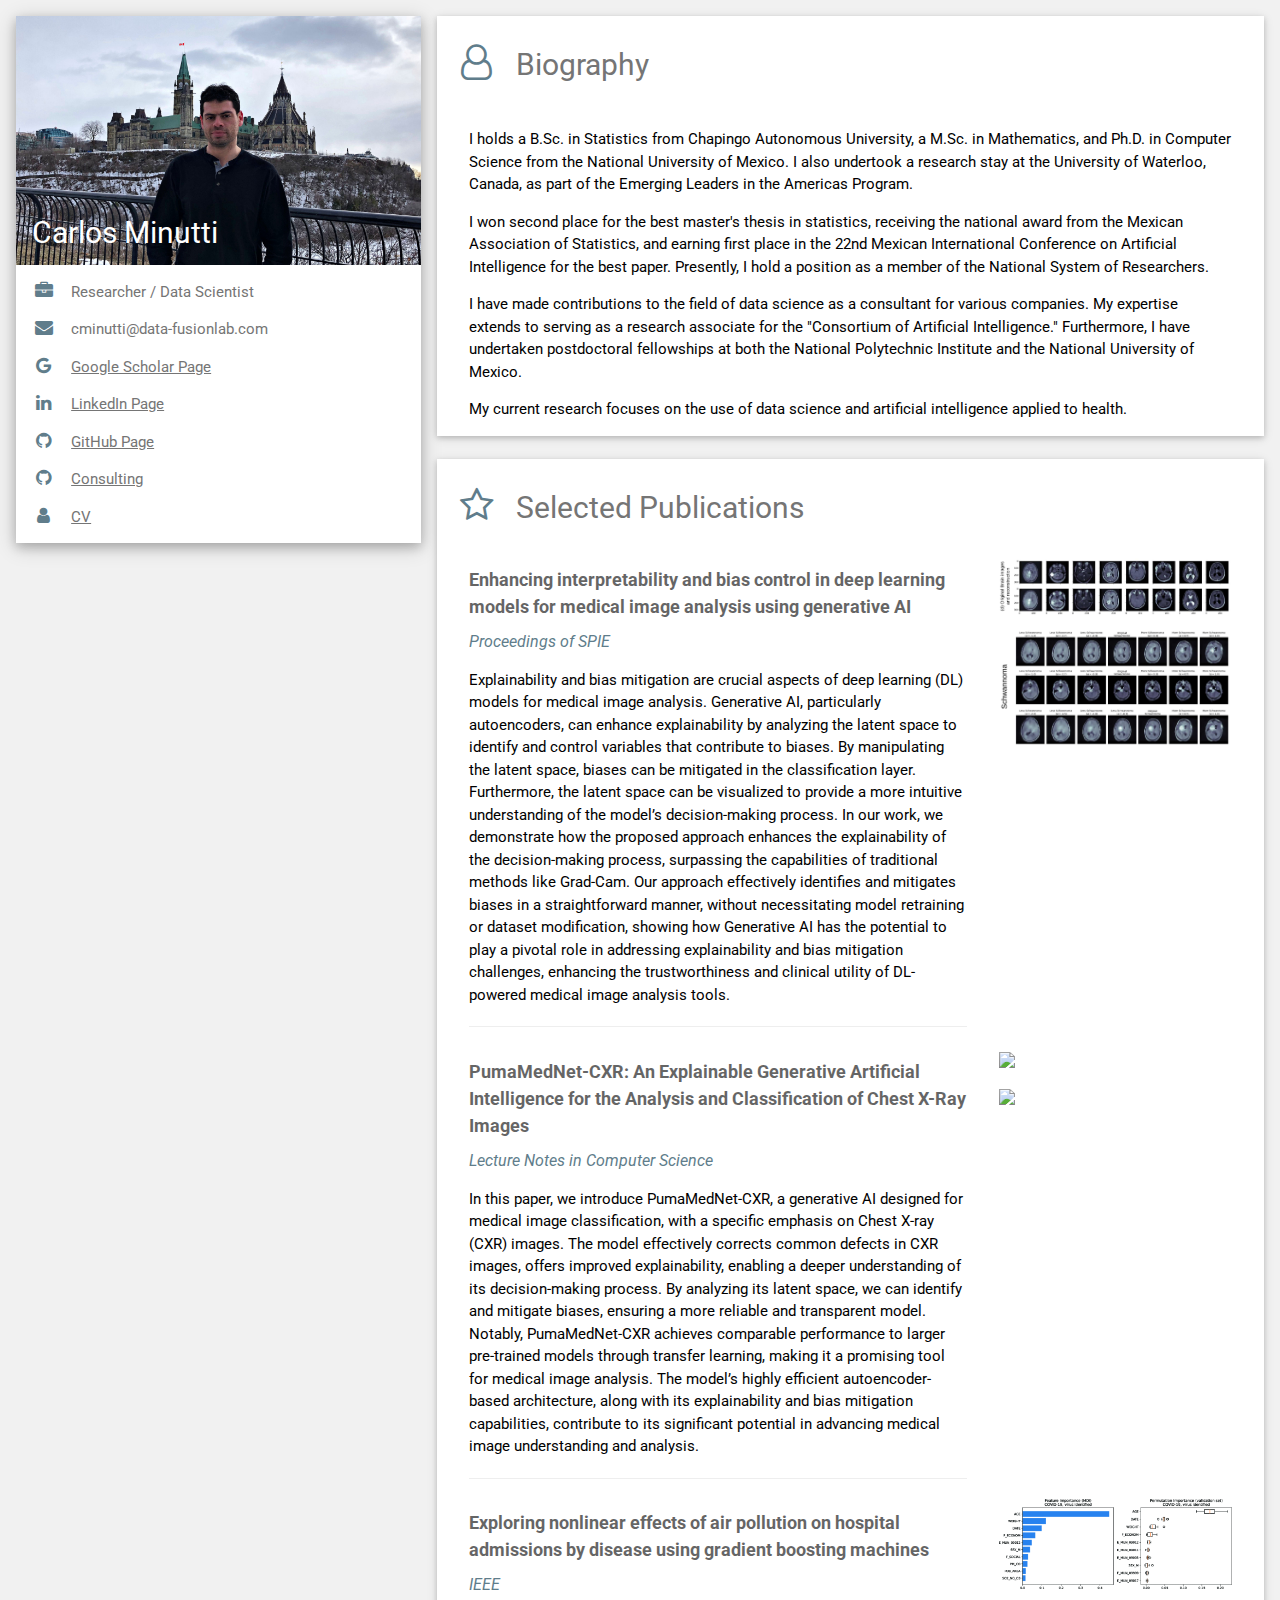
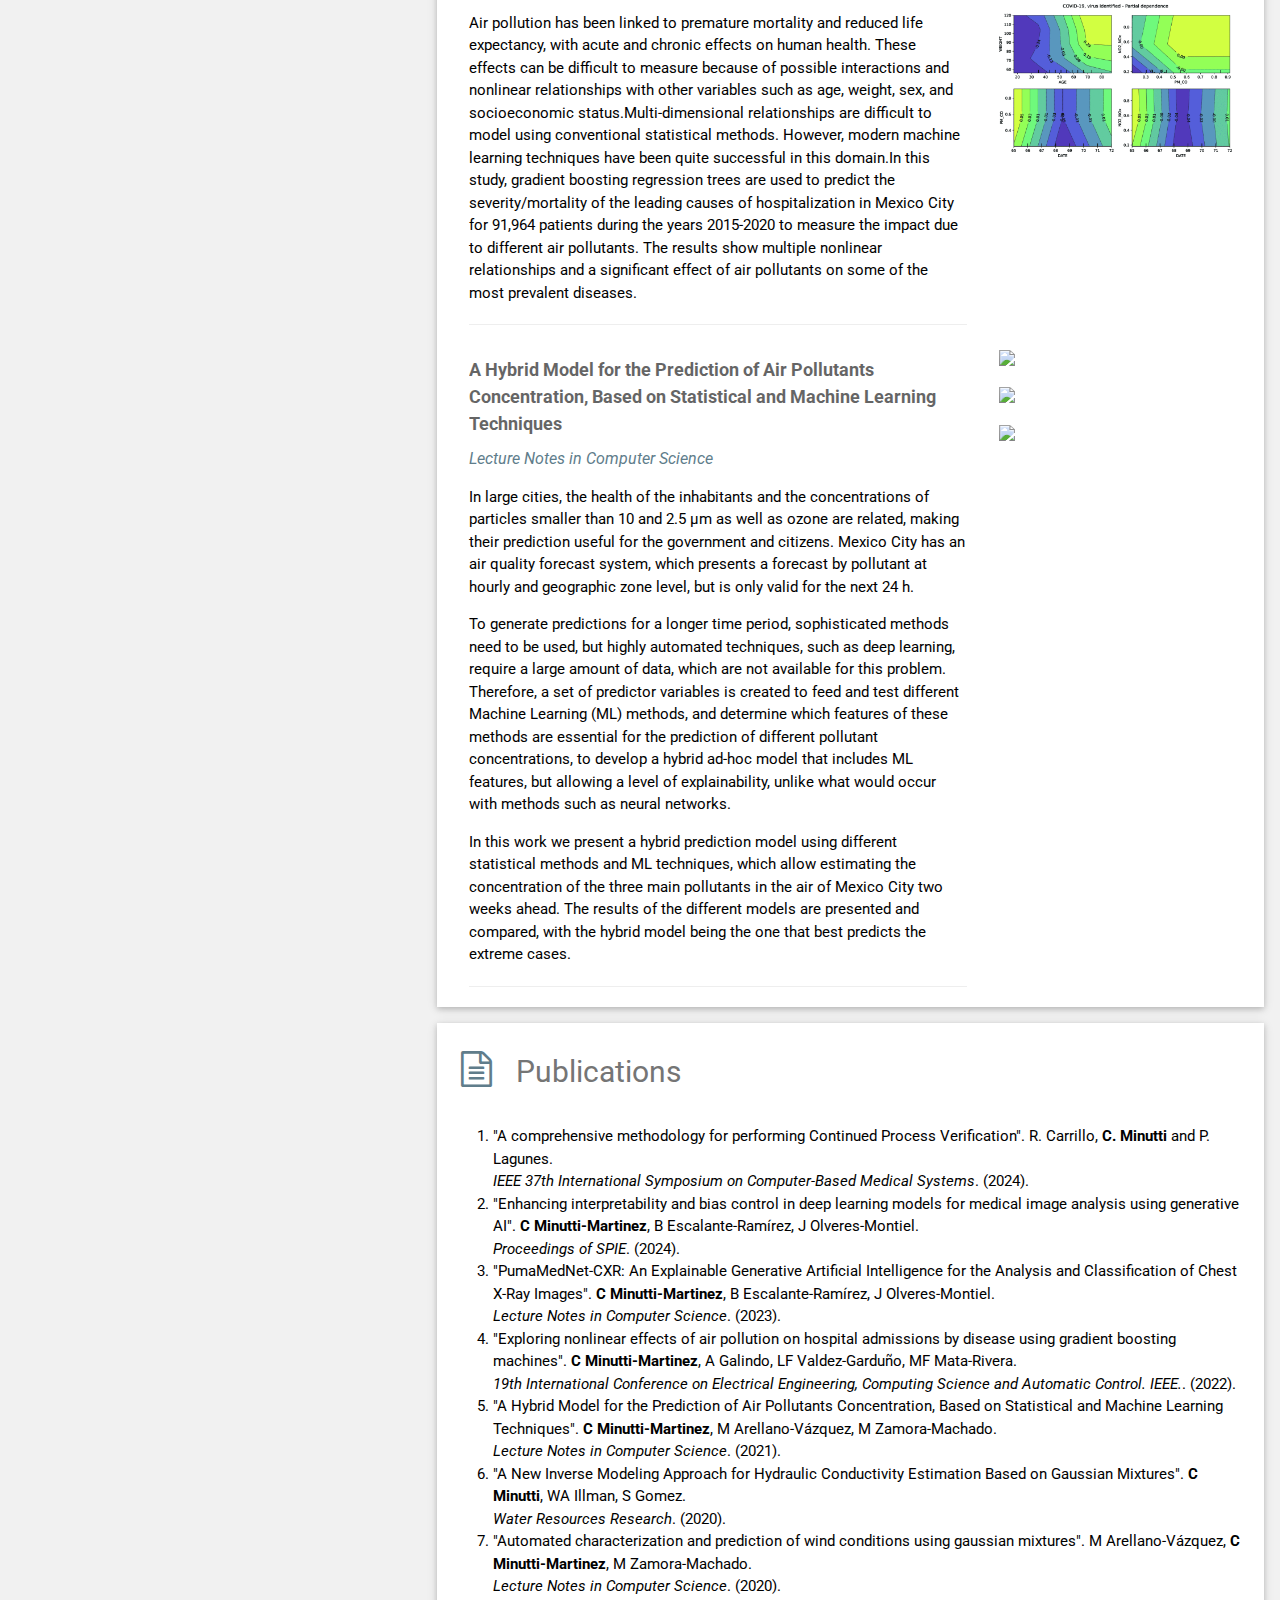
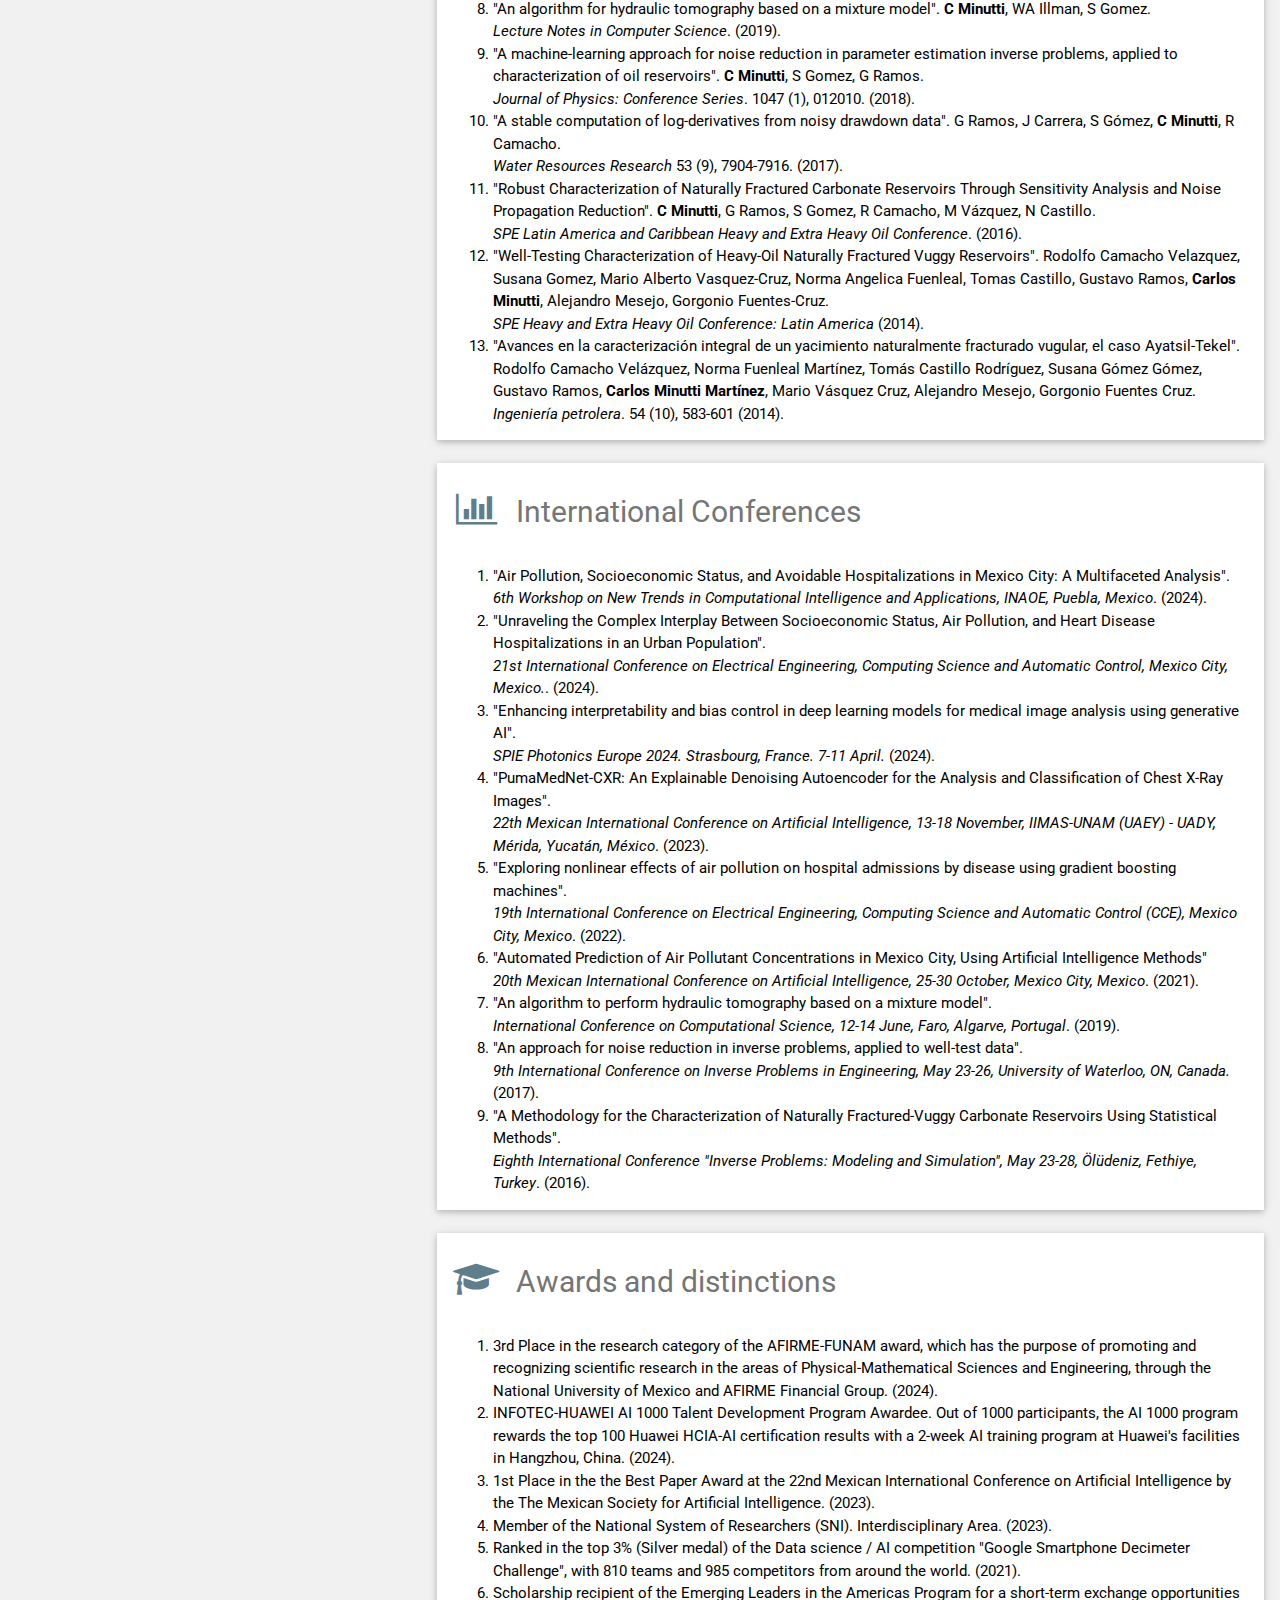
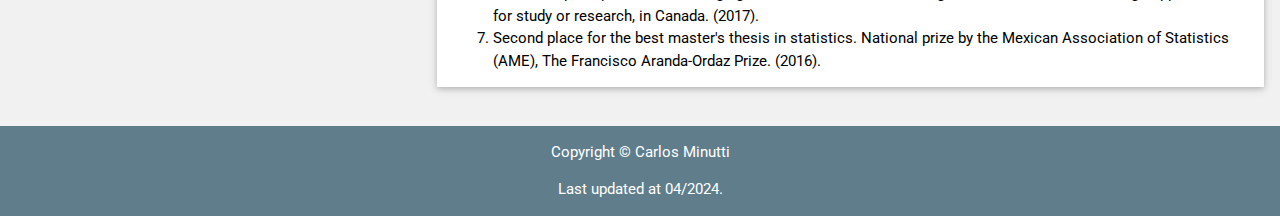
==== index.html @ 542e836d "Update index.html" ====
<!DOCTYPE html>
<html>
  <head>
    <title>Carlos Minutti's Personal Page</title>
    <meta charset="UTF-8">
    <meta name="viewport" content="width=device-width, initial-scale=1">
    <link rel="stylesheet" href="https://www.w3schools.com/w3css/4/w3.css">
    <link rel='stylesheet' href='https://fonts.googleapis.com/css?family=Roboto'>
    <link rel="stylesheet" href="https://cdnjs.cloudflare.com/ajax/libs/font-awesome/4.7.0/css/font-awesome.min.css">
    <style>
    html,body,h1,h2,h3,h4,h5,h6 {font-family: "Roboto", sans-serif}
    </style>
  </head>
<body class="w3-light-grey">

<!-- Page Container -->
<div class="w3-content w3-margin-top" style="max-width:1400px;">

  <!-- The Grid -->
  <div class="w3-row-padding">
  
    <!-- Left Column -->
    <div class="w3-third">
    
      <div class="w3-white w3-text-grey w3-card-4">
        <div class="w3-display-container">
          <img src="files/profile.jpg" style="width:100%" alt="Avatar">
          <div class="w3-display-bottomleft w3-container w3-text-white">
            <h2>Carlos Minutti</h2>
          </div>
        </div>
        <div class="w3-container">
          <p><i class="fa fa-briefcase fa-fw w3-margin-right w3-large w3-text-blue-grey"></i>Researcher / Data Scientist</p>
          <p><i class="fa fa-envelope fa-fw w3-margin-right w3-large w3-text-blue-grey"></i>cminutti@data-fusionlab.com</p>
          <p><i class="fa fa-brand fa-google fa-fw w3-margin-right w3-large w3-text-blue-grey"></i><a href="https://scholar.google.com/citations?user=wPweiiEAAAAJ">Google Scholar Page</a></p>
          <p><i class="fa fa-brand fa-linkedin fa-fw w3-margin-right w3-large w3-text-blue-grey"></i><a href="https://www.linkedin.com/in/carlos-minutti/">LinkedIn Page</a></p>
          <p><i class="fa fa-brand fa-github fa-fw w3-margin-right w3-large w3-text-blue-grey"></i><a href="https://github.com/cminuttim">GitHub Page</a></p>
          <p><i class="fa fa-brand fa-github fa-fw w3-margin-right w3-large w3-text-blue-grey"></i><a href="https://data-fusionlab.com">Consulting</a></p>
          <p><i class="fa fa-solid fa-user fa-fw w3-margin-right w3-large w3-text-blue-grey"></i><a href='files/cv-minutti.pdf'>CV</a>
        </div>
      </div><br>

    <!-- End Left Column -->
    </div>

    <!-- Right Column -->
    <div class="w3-twothird">
      
      <div class="w3-container w3-card w3-white">
        <h2 class="w3-text-grey w3-padding-16"><i class="fa fa-user-o fa-fw w3-margin-right w3-xxlarge w3-text-blue-grey"></i>Biography</h2>
        <div class="w3-container">
          <p>I holds a B.Sc. in Statistics from Chapingo Autonomous University, a M.Sc. in Mathematics, and Ph.D. in Computer Science from the National University of Mexico. I also undertook a research stay at the University of Waterloo, Canada, as part of the Emerging Leaders in the Americas Program.</p>
          <p></p>I won second place for the best master's thesis in statistics, receiving the national award from the Mexican Association of Statistics, and earning first place in the 22nd Mexican International Conference on Artificial Intelligence for the best paper. Presently, I hold a position as a member of the National System of Researchers.</p>
		  <p>I have made contributions to the field of data science as a consultant for various companies. My expertise extends to serving as a research associate for the "Consortium of Artificial Intelligence." Furthermore, I have undertaken postdoctoral fellowships at both the National Polytechnic Institute and the National University of Mexico.</p>
          <p>My current research focuses on the use of data science and artificial intelligence applied to health.</p>
        </div>

      </div>
      <br>

      <div class="w3-container w3-card w3-white w3-margin-bottom">
        <h2 class="w3-text-grey w3-padding-16"><i class="fa fa-star-o fa-fw w3-margin-right w3-xxlarge w3-text-blue-grey"></i>Selected Publications</h2>
        
        <div class="w3-twothird w3-container">
          <h5 class="w3-opacity"><b>Enhancing interpretability and bias control in deep learning models for medical image analysis using generative AI</b></h5>
          <h6 class="w3-text-blue-grey"><em>Proceedings of SPIE</em></h6>
          <p>Explainability and bias mitigation are crucial aspects of deep learning (DL) models for medical image analysis. Generative AI, particularly autoencoders, can enhance explainability by analyzing the latent space to identify and control variables that contribute to biases. By manipulating the latent space, biases can be mitigated in the classification layer. Furthermore, the latent space can be visualized to provide a more intuitive understanding of the model’s decision-making process. In our work, we demonstrate how the proposed approach enhances the explainability of the decision-making process, surpassing the capabilities of traditional methods like Grad-Cam. Our approach effectively identifies and mitigates biases in a straightforward manner, without necessitating model retraining or dataset modification, showing how Generative AI has the potential to play a pivotal role in addressing explainability and bias mitigation challenges, enhancing the trustworthiness and clinical utility of DL-powered medical image analysis tools.</p>
          <hr>
        </div>
        <div class="w3-third w3-container">
          <a href="https://doi.org/10.1117/12.3022263"><img src="files/brain_vae_1.png" style="width:100%"></a>
          <p>
          <a href="https://doi.org/10.1117/12.3022263"><img src="files/brain_vae_2.png" style="width:100%"></a>
        </div>
	
	<div class="w3-twothird w3-container">
          <h5 class="w3-opacity"><b>PumaMedNet-CXR: An Explainable Generative Artificial Intelligence for the Analysis and Classification of Chest X-Ray Images</b></h5>
          <h6 class="w3-text-blue-grey"><em>Lecture Notes in Computer Science</em></h6>
          <p>In this paper, we introduce PumaMedNet-CXR, a generative AI designed for medical image classification, with a specific emphasis on Chest X-ray (CXR) images. The model effectively corrects common defects in CXR images, offers improved explainability, enabling a deeper understanding of its decision-making process. By analyzing its latent space, we can identify and mitigate biases, ensuring a more reliable and transparent model. Notably, PumaMedNet-CXR achieves comparable performance to larger pre-trained models through transfer learning, making it a promising tool for medical image analysis. The model’s highly efficient autoencoder-based architecture, along with its explainability and bias mitigation capabilities, contribute to its significant potential in advancing medical image understanding and analysis.</p>
          <hr>
        </div>
        <div class="w3-third w3-container">
          <a href="https://link.springer.com/chapter/10.1007/978-3-031-47640-2_18"><img src="https://media.springernature.com/full/springer-static/image/chp%3A10.1007%2F978-3-031-47640-2_18/MediaObjects/556477_1_En_18_Fig1_HTML.png" style="width:100%"></a>
          <p>
          <a href="https://link.springer.com/chapter/10.1007/978-3-031-47640-2_18"><img src="https://media.springernature.com/full/springer-static/image/chp%3A10.1007%2F978-3-031-47640-2_18/MediaObjects/556477_1_En_18_Fig6_HTML.png" style="width:100%"></a>
        </div>

        <div class="w3-twothird w3-container">
          <h5 class="w3-opacity"><b>Exploring nonlinear effects of air pollution on hospital admissions by disease using gradient boosting machines</b></h5>
          <h6 class="w3-text-blue-grey"><em>IEEE</em> </h6>
          <p>Air pollution has been linked to premature mortality and reduced life expectancy, with acute and chronic effects on human health. These effects can be difficult to measure because of possible interactions and nonlinear relationships with other variables such as age, weight, sex, and socioeconomic status.Multi-dimensional relationships are difficult to model using conventional statistical methods. However, modern machine learning techniques have been quite successful in this domain.In this study, gradient boosting regression trees are used to predict the severity/mortality of the leading causes of hospitalization in Mexico City for 91,964 patients during the years 2015-2020 to measure the impact due to different air pollutants. The results show multiple nonlinear relationships and a significant effect of air pollutants on some of the most prevalent diseases.</p>
          <hr>
        </div>
        <div class="w3-third w3-container">
          <a href="https://doi.org/10.1109/CCE56709.2022.9976027"><img src="files/minut4-p6-minut-large.gif" style="width:100%"></a>
          <p>
          <a href="https://doi.org/10.1109/CCE56709.2022.9976027"><img src="files/minut5-p6-minut-large.gif" style="width:100%"></a>
        </div>

        <div class="w3-twothird w3-container">
          <h5 class="w3-opacity"><b>A Hybrid Model for the Prediction of Air Pollutants Concentration, Based on Statistical and Machine Learning Techniques</b></h5>
          <h6 class="w3-text-blue-grey"><em>Lecture Notes in Computer Science</em> </h6>
          <p>In large cities, the health of the inhabitants and the concentrations of particles smaller than 10 and 2.5 μm as well as ozone are related, making their prediction useful for the government and citizens. Mexico City has an air quality forecast system, which presents a forecast by pollutant at hourly and geographic zone level, but is only valid for the next 24 h.</p>
          <p>To generate predictions for a longer time period, sophisticated methods need to be used, but highly automated techniques, such as deep learning, require a large amount of data, which are not available for this problem. Therefore, a set of predictor variables is created to feed and test different Machine Learning (ML) methods, and determine which features of these methods are essential for the prediction of different pollutant concentrations, to develop a hybrid ad-hoc model that includes ML features, but allowing a level of explainability, unlike what would occur with methods such as neural networks.</p>
          <p>In this work we present a hybrid prediction model using different statistical methods and ML techniques, which allow estimating the concentration of the three main pollutants in the air of Mexico City two weeks ahead. The results of the different models are presented and compared, with the hybrid model being the one that best predicts the extreme cases.</p>
          <hr>
        </div>
        <div class="w3-third w3-container">
          <a href="https://link.springer.com/chapter/10.1007/978-3-030-89820-5_21"><img src="https://media.springernature.com/full/springer-static/image/chp%3A10.1007%2F978-3-030-89820-5_21/MediaObjects/523088_1_En_21_Fig5_HTML.png?as=webp" style="width:100%"></a>
          <p>
          <a href="https://link.springer.com/chapter/10.1007/978-3-030-89820-5_21"><img src="https://media.springernature.com/full/springer-static/image/chp%3A10.1007%2F978-3-030-89820-5_21/MediaObjects/523088_1_En_21_Fig1_HTML.png" style="width:100%"></a>
          <p>
          <a href="https://link.springer.com/chapter/10.1007/978-3-030-89820-5_21"><img src="https://media.springernature.com/full/springer-static/image/chp%3A10.1007%2F978-3-030-89820-5_21/MediaObjects/523088_1_En_21_Fig3_HTML.png?as=webp" style="width:100%"></a>
        </div>
      </div>
        

      <div class="w3-container w3-card w3-white">
        <h2 class="w3-text-grey w3-padding-16"><i class="fa fa-file-text-o fa-fw w3-margin-right w3-xxlarge w3-text-blue-grey"></i>Publications</h2>
        <ol>
          <li>
			"A comprehensive methodology for performing Continued Process Verification". R. Carrillo, <b>C. Minutti</b> and P. Lagunes. <br><i>IEEE 37th International Symposium on Computer-Based Medical Systems</i>. (2024).
          </li>		
	  <li>
			"Enhancing interpretability and bias control in deep learning models for medical image analysis using generative AI". <b>C Minutti-Martinez</b>, B Escalante-Ramírez, J Olveres-Montiel. <br><i>Proceedings of SPIE</i>. (2024).
          </li>		
          <li>
			"PumaMedNet-CXR: An Explainable Generative Artificial Intelligence for the Analysis and Classification of Chest X-Ray Images". <b>C Minutti-Martinez</b>, B Escalante-Ramírez, J Olveres-Montiel. <br><i>Lecture Notes in Computer Science</i>. (2023).
          </li>
          <li>
			"Exploring nonlinear effects of air pollution on hospital admissions by disease using gradient boosting machines". <b>C Minutti-Martinez</b>, A Galindo, LF Valdez-Garduño, MF Mata-Rivera. <br><i>19th International Conference on Electrical Engineering, Computing Science and Automatic Control. IEEE.</i>. (2022).
          </li>
          <li>
			"A Hybrid Model for the Prediction of Air Pollutants Concentration, Based on Statistical and Machine Learning Techniques". <b>C Minutti-Martinez</b>, M Arellano-Vázquez, M Zamora-Machado. <br><i>Lecture Notes in Computer Science</i>. (2021).
          </li>
          <li>
			"A New Inverse Modeling Approach for Hydraulic Conductivity Estimation Based on Gaussian Mixtures". <b>C Minutti</b>, WA Illman, S Gomez. <br><i>Water Resources Research</i>. (2020).
          </li>
          <li>
			"Automated characterization and prediction of wind conditions using gaussian mixtures". M Arellano-Vázquez, <b>C Minutti-Martinez</b>, M Zamora-Machado. <br><i>Lecture Notes in Computer Science</i>. (2020).
          </li>
          <li>
			"An algorithm for hydraulic tomography based on a mixture model". <b>C Minutti</b>, WA Illman, S Gomez. <br><i>Lecture Notes in Computer Science</i>. (2019).
          </li>
          <li>
			"A machine-learning approach for noise reduction in parameter estimation inverse problems, applied to characterization of oil reservoirs". <b>C Minutti</b>, S Gomez, G Ramos. <br><i>Journal of Physics: Conference Series</i>. 1047 (1), 012010. (2018).
          </li>
          <li>
			"A stable computation of log‐derivatives from noisy drawdown data". G Ramos, J Carrera, S Gómez, <b>C Minutti</b>, R Camacho. <br><i>Water Resources Research</i> 53 (9), 7904-7916. (2017).
          </li>
          <li>
			"Robust Characterization of Naturally Fractured Carbonate Reservoirs Through Sensitivity Analysis and Noise Propagation Reduction". <b>C Minutti</b>, G Ramos, S Gomez, R Camacho, M Vázquez, N Castillo.  <br><i>SPE Latin America and Caribbean Heavy and Extra Heavy Oil Conference</i>. (2016).
          </li>
          <li>
            "Well-Testing Characterization of Heavy-Oil Naturally Fractured Vuggy Reservoirs". Rodolfo Camacho Velazquez, Susana Gomez, Mario Alberto Vasquez-Cruz, Norma Angelica Fuenleal, Tomas Castillo, Gustavo Ramos, <b>Carlos Minutti</b>, Alejandro Mesejo, Gorgonio Fuentes-Cruz.  <br><i>SPE Heavy and Extra Heavy Oil Conference: Latin America</i> (2014).
          </li>
          <li>
            "Avances en la caracterización integral de un yacimiento naturalmente fracturado vugular, el caso Ayatsil-Tekel". Rodolfo Camacho Velázquez, Norma Fuenleal Martínez, Tomás Castillo Rodríguez, Susana Gómez Gómez, Gustavo Ramos, <b>Carlos Minutti Martínez</b>, Mario Vásquez Cruz, Alejandro Mesejo, Gorgonio Fuentes Cruz. <br><i>Ingeniería petrolera</i>. 54 (10), 583-601 (2014).
          </li>
        </ol>
      </div>
      <br>

      <div class="w3-container w3-card w3-white">
        <h2 class="w3-text-grey w3-padding-16"><i class="fa fa-bar-chart-o fa-fw w3-margin-right w3-xxlarge w3-text-blue-grey"></i>International Conferences</h2>
        <ol>
          <li>
            "Air Pollution, Socioeconomic Status, and Avoidable Hospitalizations in Mexico City: A Multifaceted Analysis". <br><i>6th Workshop on New Trends in Computational Intelligence and Applications, INAOE, Puebla, Mexico</i>. (2024).
          </li>		
          <li>
            "Unraveling the Complex Interplay Between Socioeconomic Status, Air Pollution, and Heart Disease Hospitalizations in an Urban Population". <br><i>21st International Conference on Electrical Engineering, Computing Science and Automatic Control, Mexico City, Mexico.</i>. (2024).
          </li>
          <li>
            "Enhancing interpretability and bias control in deep learning models for medical image analysis using generative AI". <br><i>SPIE Photonics Europe 2024. Strasbourg, France. 7-11 April.</i> (2024).
          </li>
          <li>
			  "PumaMedNet‐CXR: An Explainable Denoising Autoencoder for the Analysis and Classification of Chest X‐Ray Images". <br><i>22th Mexican International Conference on Artificial Intelligence, 13-18 November, IIMAS-UNAM (UAEY) - UADY, Mérida, Yucatán, México</i>. (2023).
          </li>
          <li>
			  "Exploring nonlinear effects of air pollution on hospital admissions by disease using gradient boosting machines". <br><i>19th International Conference on Electrical Engineering, Computing Science and Automatic Control (CCE), Mexico City, Mexico</i>. (2022).
          </li>
          <li>
			  "Automated Prediction of Air Pollutant Concentrations in Mexico City, Using Artificial Intelligence Methods" <br><i>20th Mexican International Conference on Artificial Intelligence, 25-30 October, Mexico City, Mexico</i>. (2021).
          </li>
          <li>
			  "An algorithm to perform hydraulic tomography based on a mixture model". <br><i>International Conference on Computational Science, 12-14 June, Faro, Algarve, Portugal</i>. (2019).
          </li>
          <li>
			  "An approach for noise reduction in inverse problems, applied to well-test data". <br><i>9th International Conference on Inverse Problems in Engineering, May 23-26, University of Waterloo, ON, Canada.</i> (2017).
          </li>
          <li>
			  "A Methodology for the Characterization of Naturally Fractured-Vuggy Carbonate Reservoirs Using Statistical Methods". <br><i>Eighth International Conference "Inverse Problems: Modeling and Simulation", May 23-28, Ölüdeniz, Fethiye, Turkey</i>. (2016).
          </li>
        </ol>
      </div>
      <br>
      
      <div class="w3-container w3-card w3-white">
        <h2 class="w3-text-grey w3-padding-16"><i class="fa fa-graduation-cap fa-fw w3-margin-right w3-xxlarge w3-text-blue-grey"></i>Awards and distinctions</h2>
        <ol>
          <li>
           3rd Place in the research category of the AFIRME-FUNAM award, which has the purpose of promoting and recognizing scientific research in the areas of Physical-Mathematical Sciences and Engineering, through the National University of Mexico and AFIRME Financial Group. (2024).
          </li>
          <li>
           INFOTEC-HUAWEI AI 1000 Talent Development Program Awardee. Out of 1000 participants, the AI 1000 program rewards the top 100 Huawei HCIA-AI certification results with a 2-week AI training program at Huawei's facilities in Hangzhou, China. (2024).
          </li>
	  <li>
            1st Place in the the Best Paper Award at the 22nd Mexican International Conference on Artificial Intelligence by the The Mexican Society for Artificial Intelligence. (2023).
          </li>
          <li>
			  Member of the National System of Researchers (SNI). Interdisciplinary Area. (2023).
          </li>
          <li>
			  Ranked in the top 3% (Silver medal) of the Data science / AI competition "Google Smartphone Decimeter Challenge", with 810 teams and 985 competitors from around the world. (2021).
          </li>
          <li>
			  Scholarship recipient of the Emerging Leaders in the Americas Program for a short-term exchange opportunities for study or research, in Canada. (2017).
          </li>
          <li>
			  Second place for the best master's thesis in statistics. National prize by the Mexican Association of Statistics (AME), The Francisco Aranda-Ordaz Prize. (2016).
          </li>
        </ol>
      </div>
      <br>
      
    <!-- End Right Column -->
    </div>
    
  <!-- End Grid -->
  </div>
  
  <!-- End Page Container -->
</div>

<!-- Footer. This section contains an ad for W3Schools Spaces. You can leave it to support us. -->
<footer class="w3-container w3-blue-gray w3-center w3-margin-top">
  <p>Copyright © Carlos Minutti</p>
  <p>Last updated at 04/2024.</p>
 </footer>

</body>
</html>
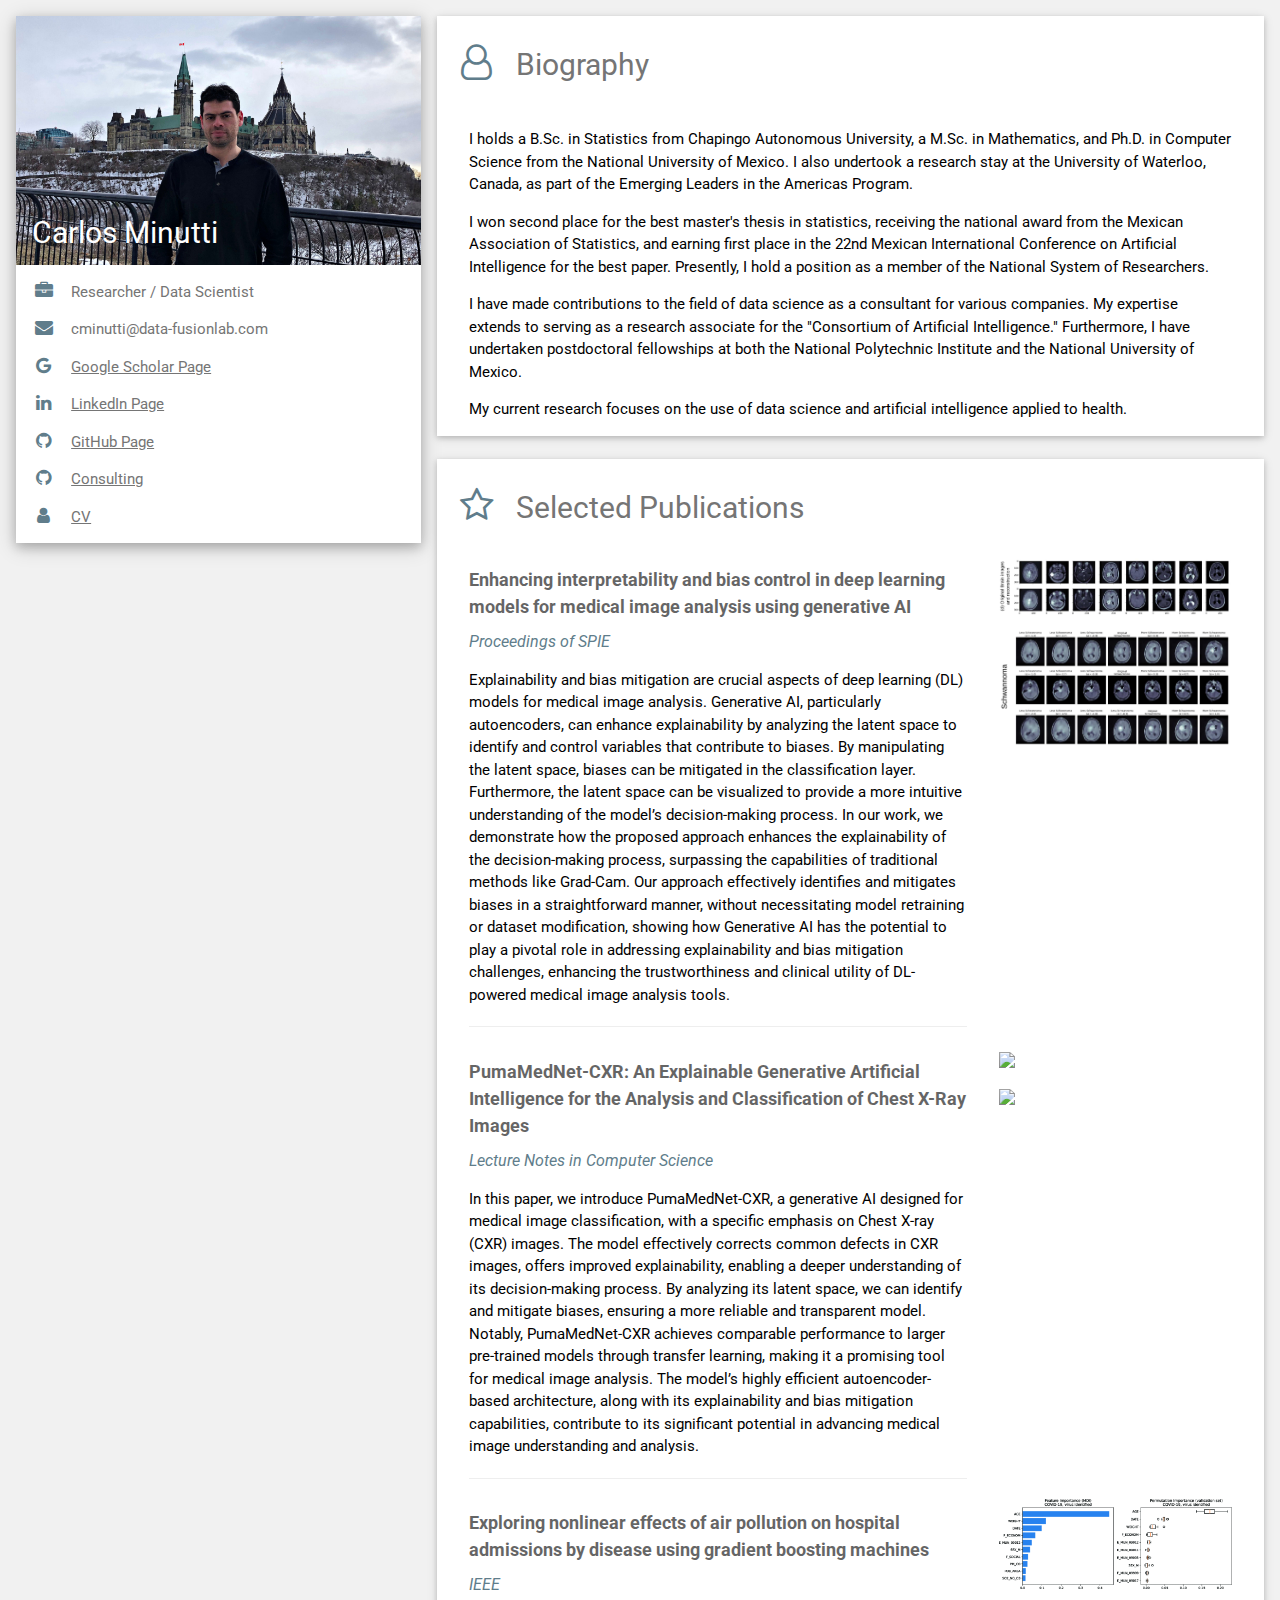
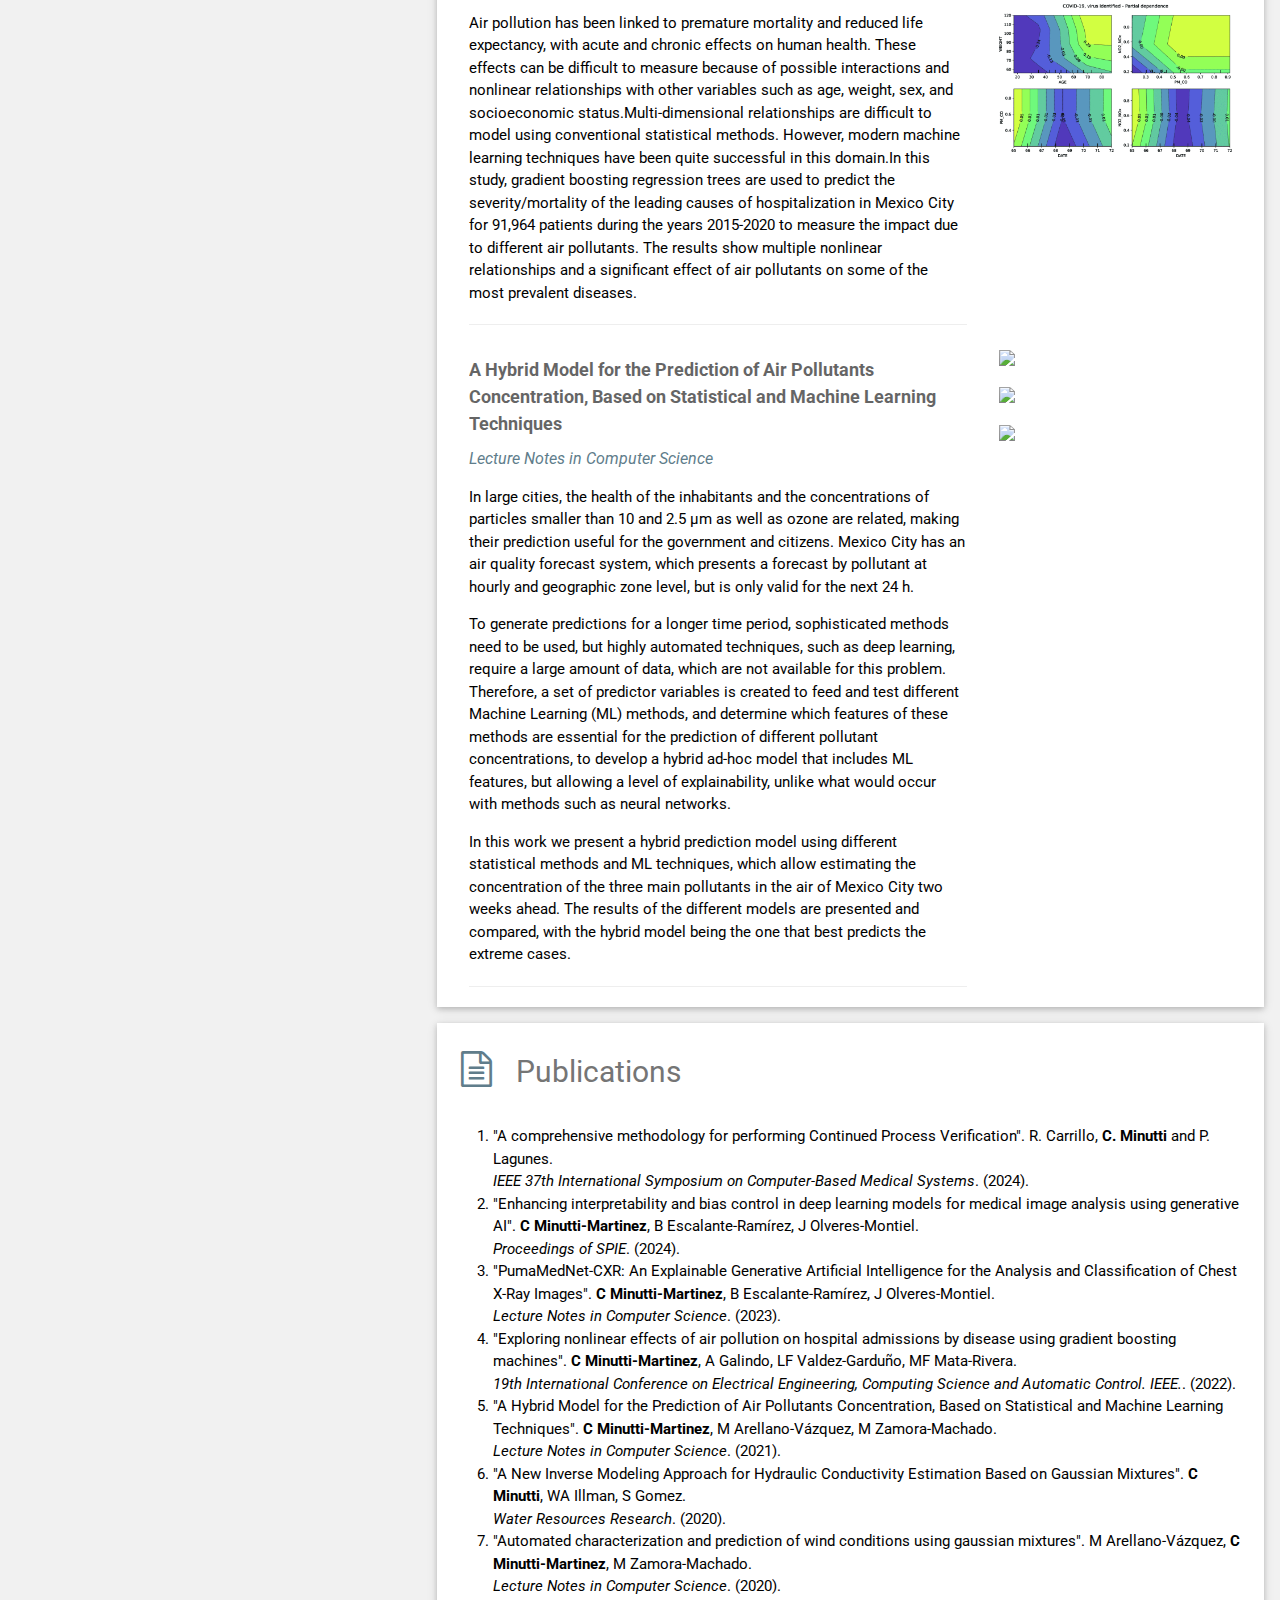
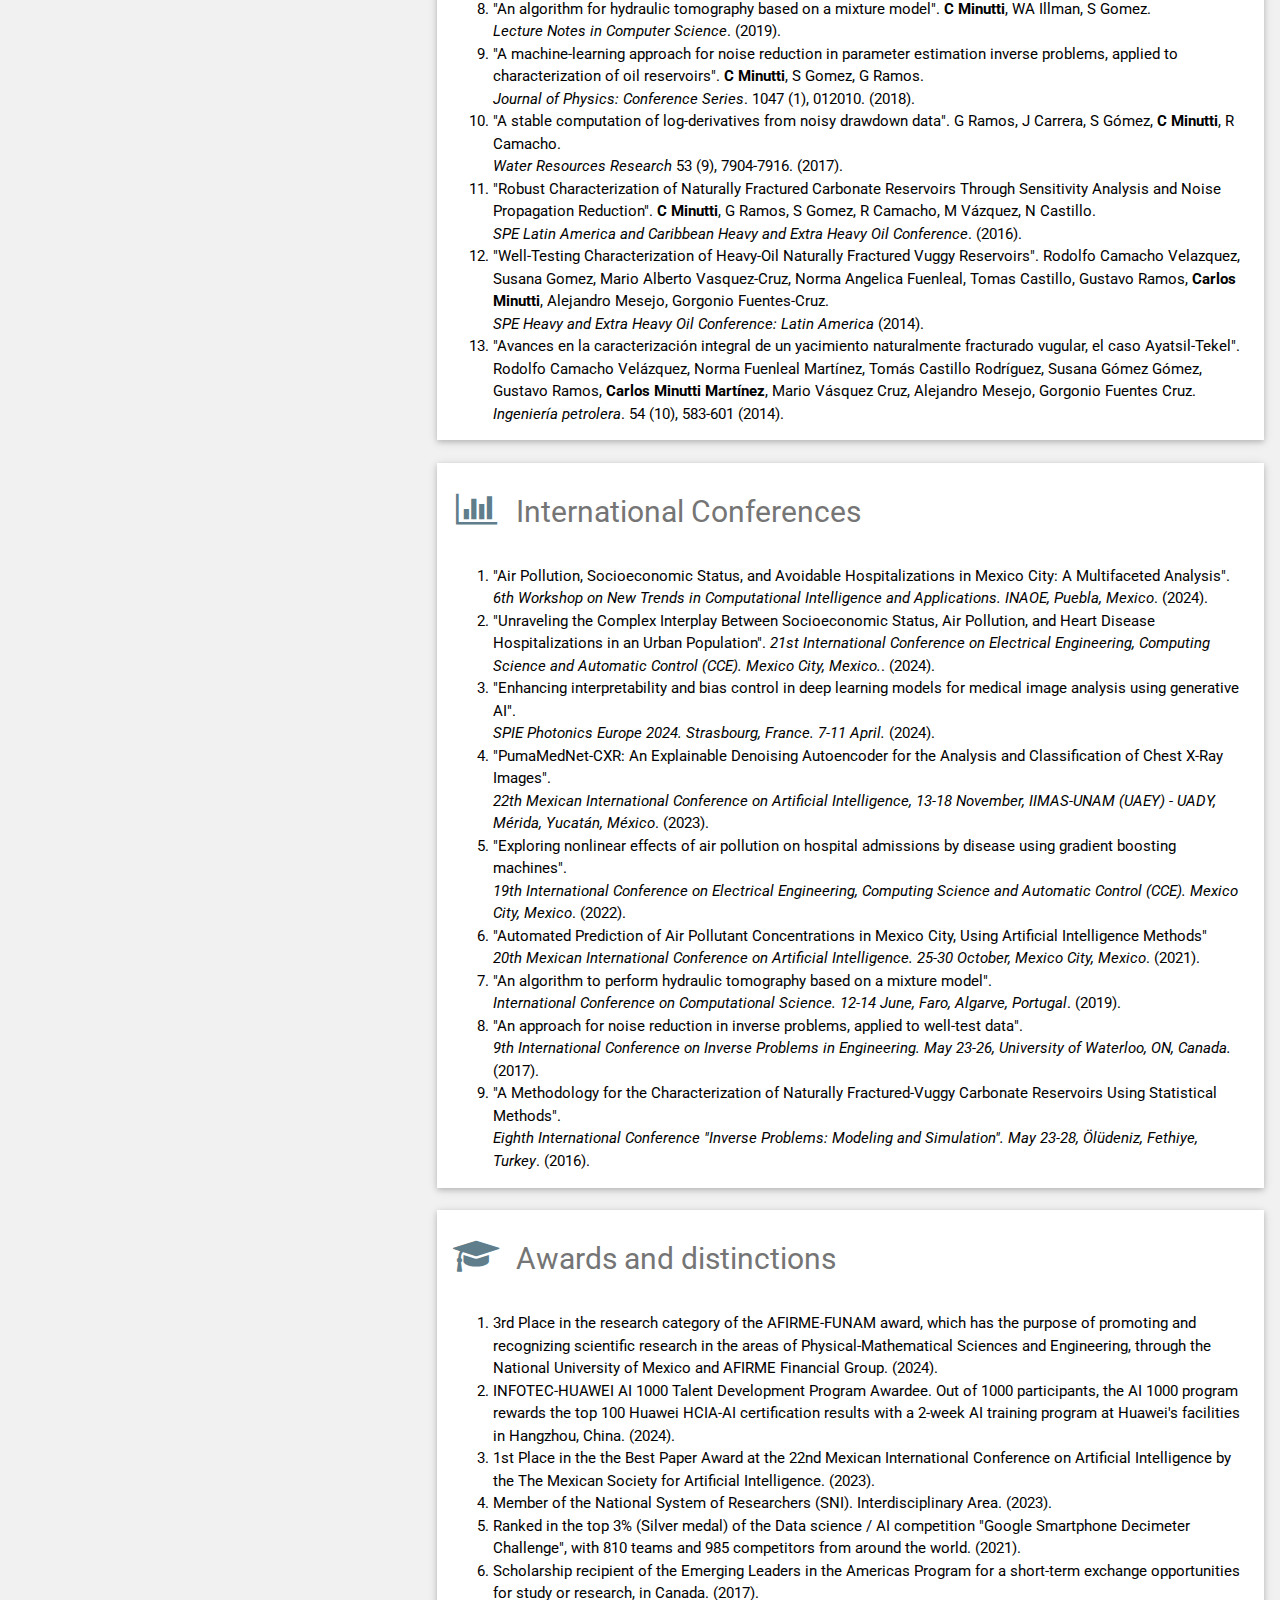
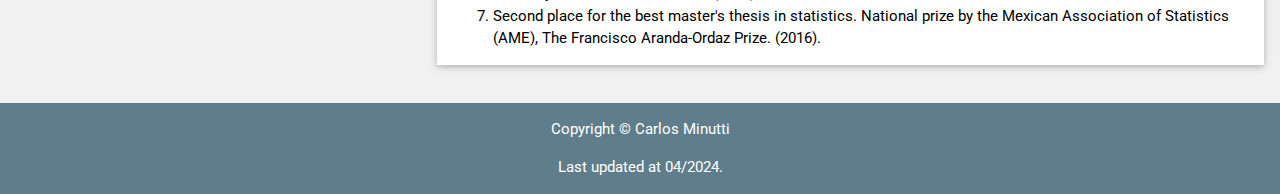
==== commit cf771fda: "Update index.html" ====
--- a/index.html
+++ b/index.html
@@ -165,10 +165,10 @@
         <h2 class="w3-text-grey w3-padding-16"><i class="fa fa-bar-chart-o fa-fw w3-margin-right w3-xxlarge w3-text-blue-grey"></i>International Conferences</h2>
         <ol>
           <li>
-            "Air Pollution, Socioeconomic Status, and Avoidable Hospitalizations in Mexico City: A Multifaceted Analysis". <br><i>6th Workshop on New Trends in Computational Intelligence and Applications, INAOE, Puebla, Mexico</i>. (2024).
+            "Air Pollution, Socioeconomic Status, and Avoidable Hospitalizations in Mexico City: A Multifaceted Analysis". <br><i>6th Workshop on New Trends in Computational Intelligence and Applications. INAOE, Puebla, Mexico</i>. (2024).
           </li>		
           <li>
-            "Unraveling the Complex Interplay Between Socioeconomic Status, Air Pollution, and Heart Disease Hospitalizations in an Urban Population". <br><i>21st International Conference on Electrical Engineering, Computing Science and Automatic Control, Mexico City, Mexico.</i>. (2024).
+            "Unraveling the Complex Interplay Between Socioeconomic Status, Air Pollution, and Heart Disease Hospitalizations in an Urban Population". <i>21st International Conference on Electrical Engineering, Computing Science and Automatic Control (CCE). Mexico City, Mexico.</i>. (2024).
           </li>
           <li>
             "Enhancing interpretability and bias control in deep learning models for medical image analysis using generative AI". <br><i>SPIE Photonics Europe 2024. Strasbourg, France. 7-11 April.</i> (2024).
@@ -177,19 +177,19 @@
 			  "PumaMedNet‐CXR: An Explainable Denoising Autoencoder for the Analysis and Classification of Chest X‐Ray Images". <br><i>22th Mexican International Conference on Artificial Intelligence, 13-18 November, IIMAS-UNAM (UAEY) - UADY, Mérida, Yucatán, México</i>. (2023).
           </li>
           <li>
-			  "Exploring nonlinear effects of air pollution on hospital admissions by disease using gradient boosting machines". <br><i>19th International Conference on Electrical Engineering, Computing Science and Automatic Control (CCE), Mexico City, Mexico</i>. (2022).
-          </li>
-          <li>
-			  "Automated Prediction of Air Pollutant Concentrations in Mexico City, Using Artificial Intelligence Methods" <br><i>20th Mexican International Conference on Artificial Intelligence, 25-30 October, Mexico City, Mexico</i>. (2021).
-          </li>
-          <li>
-			  "An algorithm to perform hydraulic tomography based on a mixture model". <br><i>International Conference on Computational Science, 12-14 June, Faro, Algarve, Portugal</i>. (2019).
-          </li>
-          <li>
-			  "An approach for noise reduction in inverse problems, applied to well-test data". <br><i>9th International Conference on Inverse Problems in Engineering, May 23-26, University of Waterloo, ON, Canada.</i> (2017).
-          </li>
-          <li>
-			  "A Methodology for the Characterization of Naturally Fractured-Vuggy Carbonate Reservoirs Using Statistical Methods". <br><i>Eighth International Conference "Inverse Problems: Modeling and Simulation", May 23-28, Ölüdeniz, Fethiye, Turkey</i>. (2016).
+			  "Exploring nonlinear effects of air pollution on hospital admissions by disease using gradient boosting machines". <br><i>19th International Conference on Electrical Engineering, Computing Science and Automatic Control (CCE). Mexico City, Mexico</i>. (2022).
+          </li>
+          <li>
+			  "Automated Prediction of Air Pollutant Concentrations in Mexico City, Using Artificial Intelligence Methods" <br><i>20th Mexican International Conference on Artificial Intelligence. 25-30 October, Mexico City, Mexico</i>. (2021).
+          </li>
+          <li>
+			  "An algorithm to perform hydraulic tomography based on a mixture model". <br><i>International Conference on Computational Science. 12-14 June, Faro, Algarve, Portugal</i>. (2019).
+          </li>
+          <li>
+			  "An approach for noise reduction in inverse problems, applied to well-test data". <br><i>9th International Conference on Inverse Problems in Engineering. May 23-26, University of Waterloo, ON, Canada.</i> (2017).
+          </li>
+          <li>
+			  "A Methodology for the Characterization of Naturally Fractured-Vuggy Carbonate Reservoirs Using Statistical Methods". <br><i>Eighth International Conference "Inverse Problems: Modeling and Simulation". May 23-28, Ölüdeniz, Fethiye, Turkey</i>. (2016).
           </li>
         </ol>
       </div>
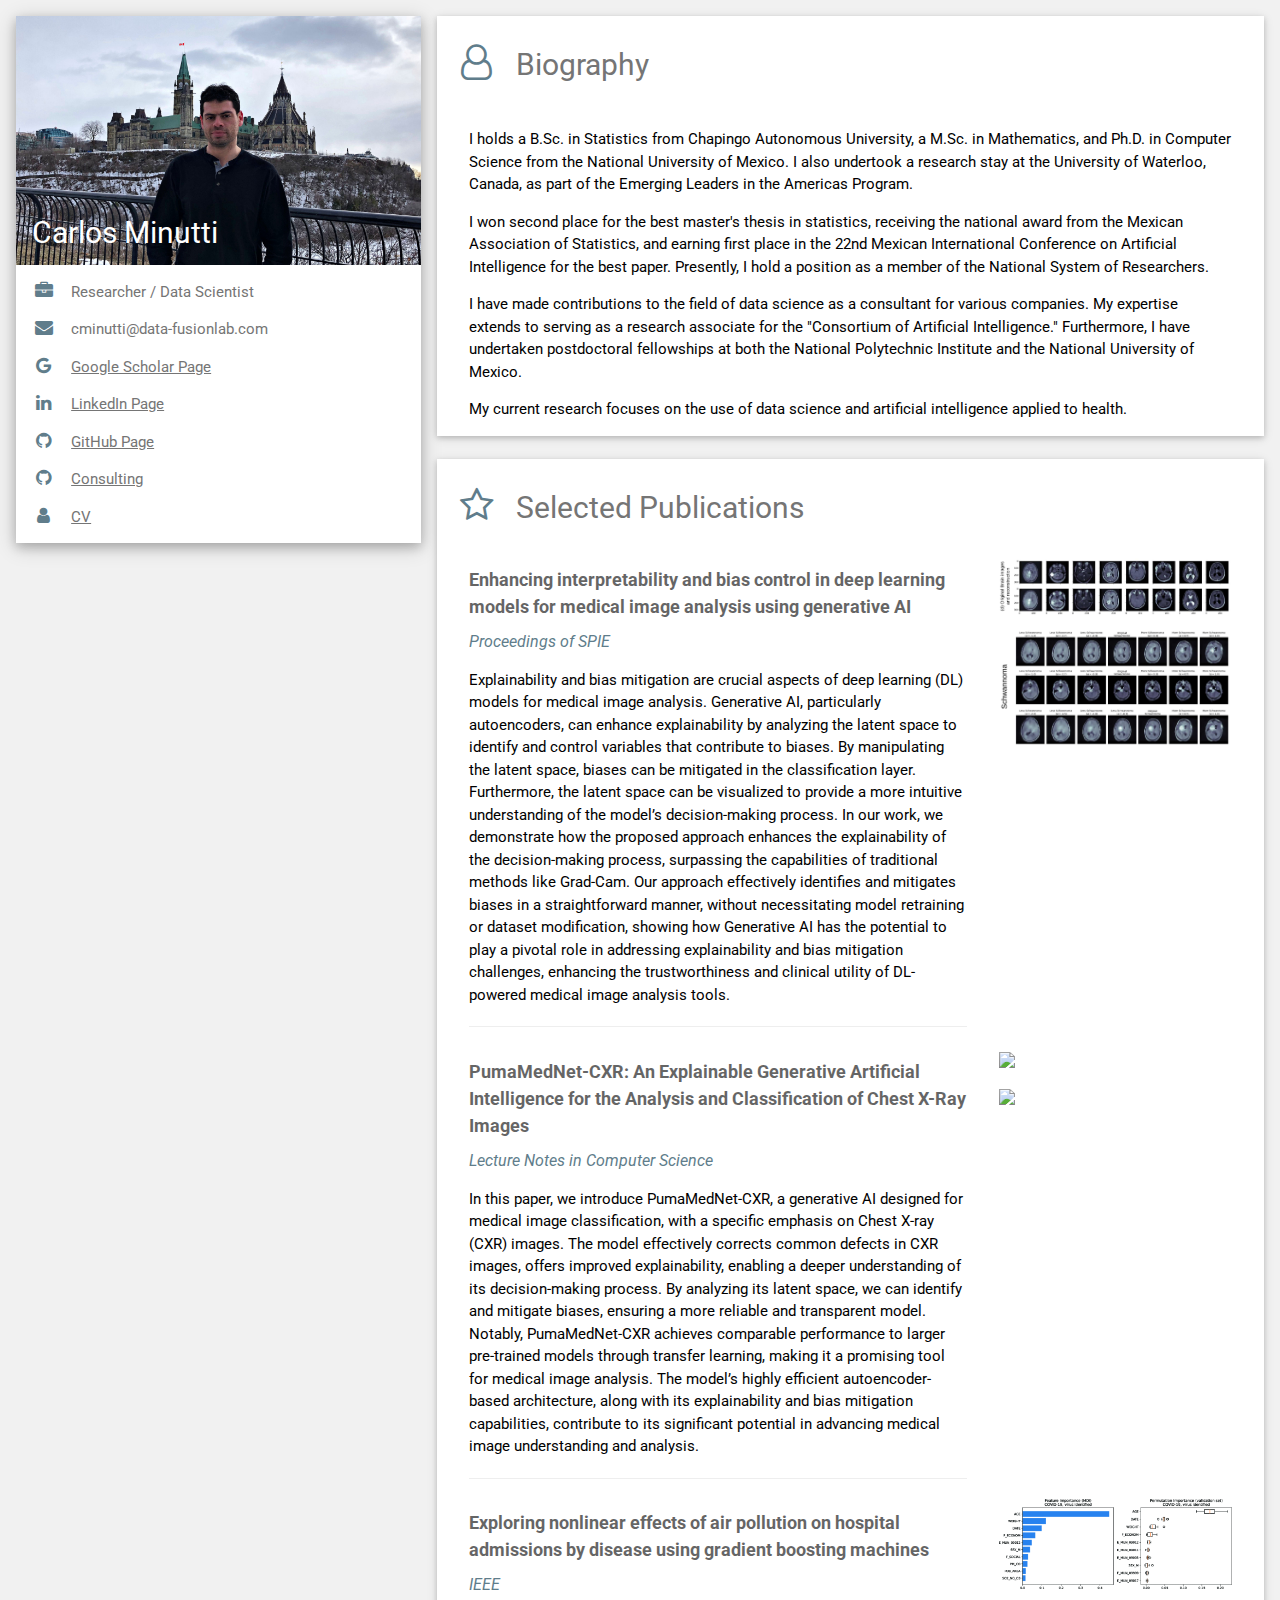
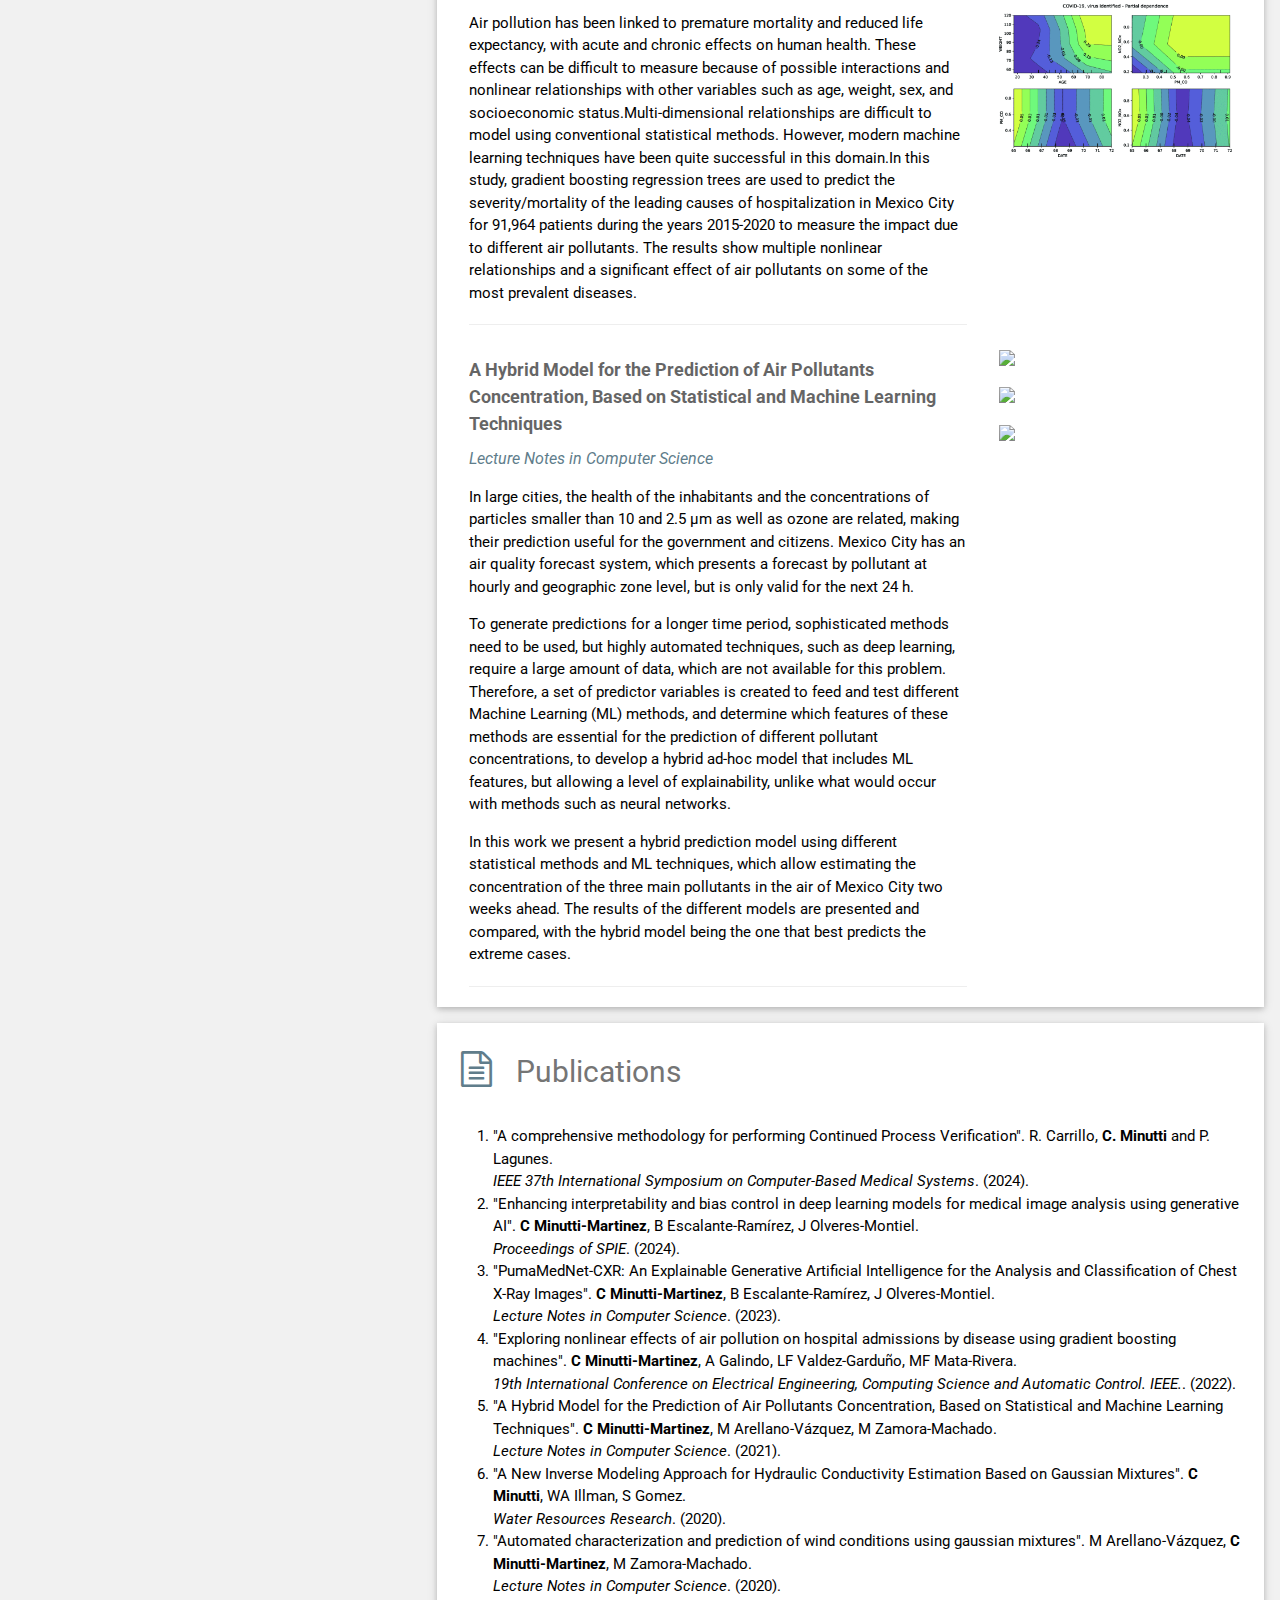
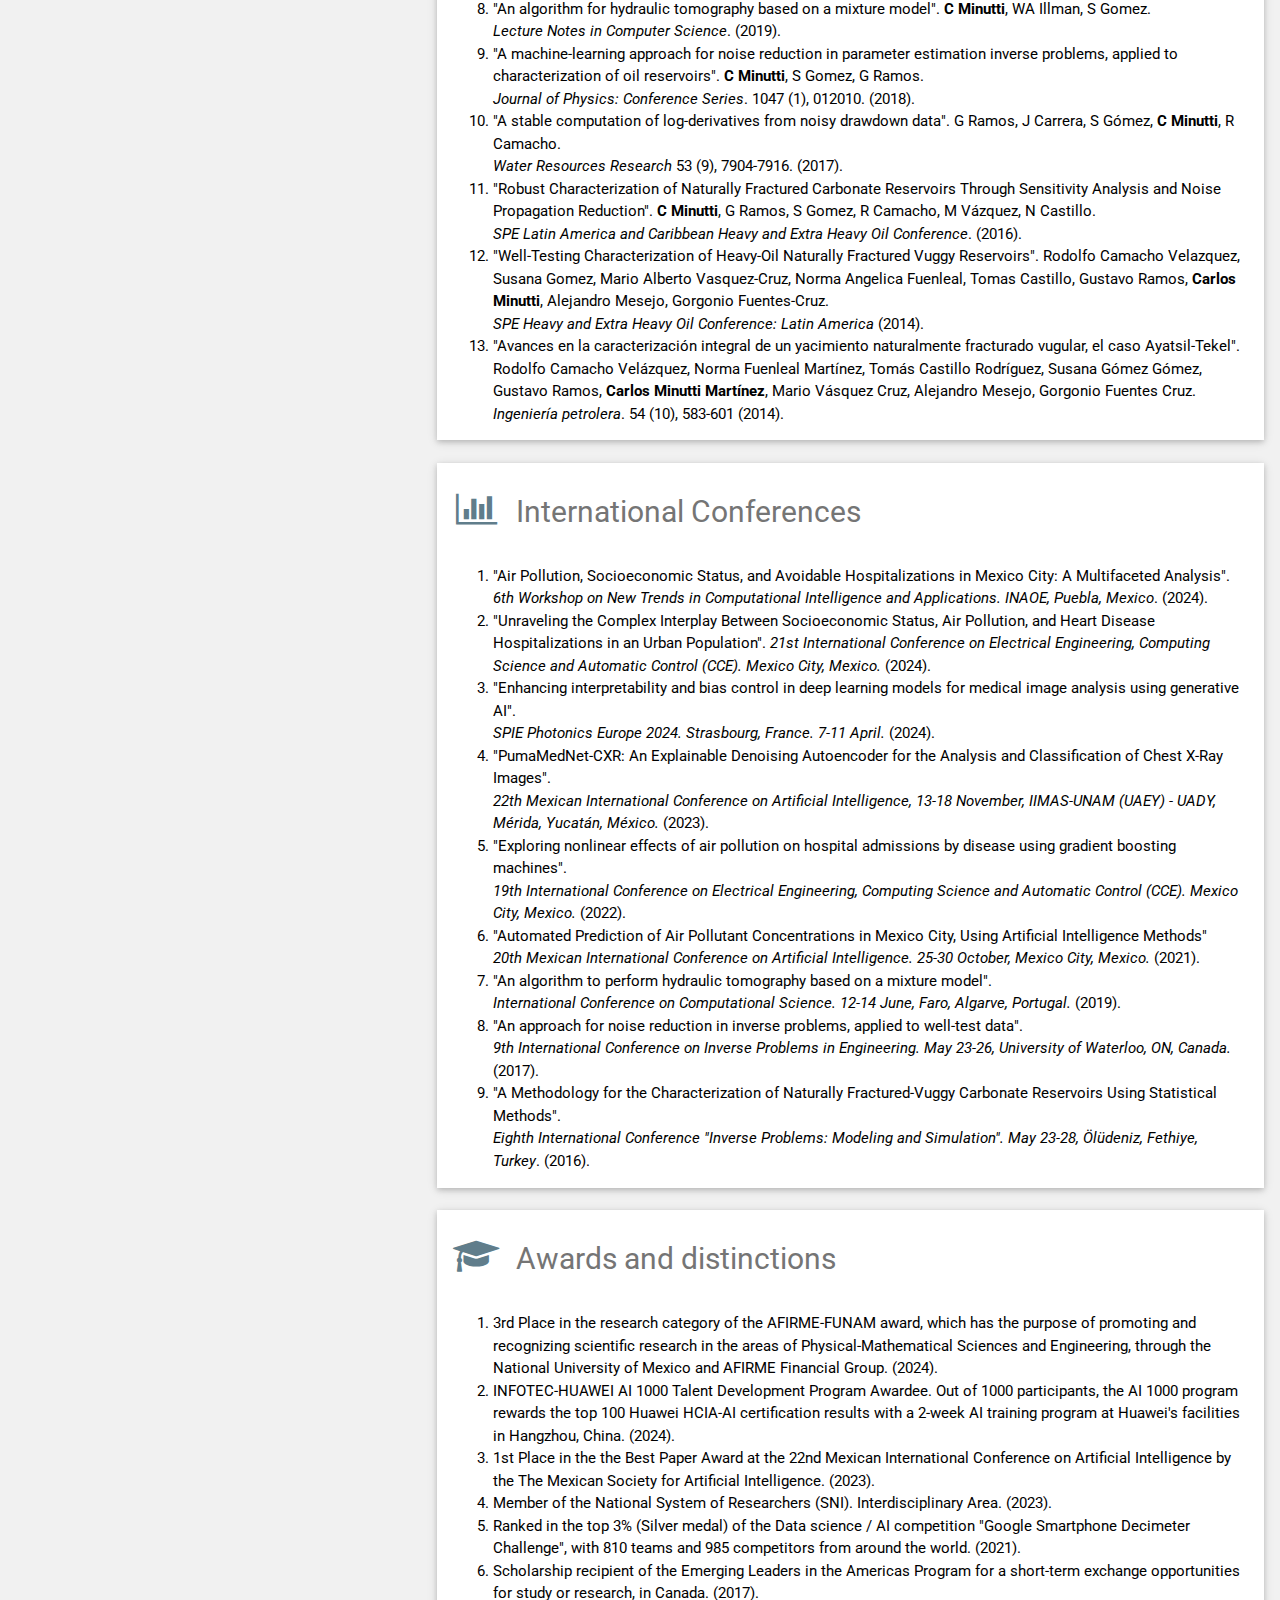
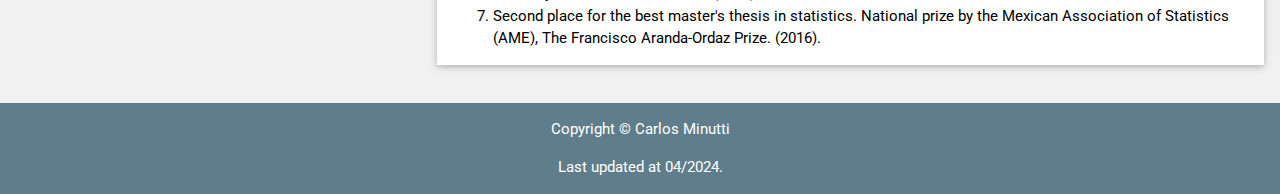
==== commit 624a2a89: "Update index.html" ====
--- a/index.html
+++ b/index.html
@@ -168,22 +168,22 @@
             "Air Pollution, Socioeconomic Status, and Avoidable Hospitalizations in Mexico City: A Multifaceted Analysis". <br><i>6th Workshop on New Trends in Computational Intelligence and Applications. INAOE, Puebla, Mexico</i>. (2024).
           </li>		
           <li>
-            "Unraveling the Complex Interplay Between Socioeconomic Status, Air Pollution, and Heart Disease Hospitalizations in an Urban Population". <i>21st International Conference on Electrical Engineering, Computing Science and Automatic Control (CCE). Mexico City, Mexico.</i>. (2024).
+            "Unraveling the Complex Interplay Between Socioeconomic Status, Air Pollution, and Heart Disease Hospitalizations in an Urban Population". <i>21st International Conference on Electrical Engineering, Computing Science and Automatic Control (CCE). Mexico City, Mexico.</i> (2024).
           </li>
           <li>
             "Enhancing interpretability and bias control in deep learning models for medical image analysis using generative AI". <br><i>SPIE Photonics Europe 2024. Strasbourg, France. 7-11 April.</i> (2024).
           </li>
           <li>
-			  "PumaMedNet‐CXR: An Explainable Denoising Autoencoder for the Analysis and Classification of Chest X‐Ray Images". <br><i>22th Mexican International Conference on Artificial Intelligence, 13-18 November, IIMAS-UNAM (UAEY) - UADY, Mérida, Yucatán, México</i>. (2023).
-          </li>
-          <li>
-			  "Exploring nonlinear effects of air pollution on hospital admissions by disease using gradient boosting machines". <br><i>19th International Conference on Electrical Engineering, Computing Science and Automatic Control (CCE). Mexico City, Mexico</i>. (2022).
-          </li>
-          <li>
-			  "Automated Prediction of Air Pollutant Concentrations in Mexico City, Using Artificial Intelligence Methods" <br><i>20th Mexican International Conference on Artificial Intelligence. 25-30 October, Mexico City, Mexico</i>. (2021).
-          </li>
-          <li>
-			  "An algorithm to perform hydraulic tomography based on a mixture model". <br><i>International Conference on Computational Science. 12-14 June, Faro, Algarve, Portugal</i>. (2019).
+			  "PumaMedNet‐CXR: An Explainable Denoising Autoencoder for the Analysis and Classification of Chest X‐Ray Images". <br><i>22th Mexican International Conference on Artificial Intelligence, 13-18 November, IIMAS-UNAM (UAEY) - UADY, Mérida, Yucatán, México.</i> (2023).
+          </li>
+          <li>
+			  "Exploring nonlinear effects of air pollution on hospital admissions by disease using gradient boosting machines". <br><i>19th International Conference on Electrical Engineering, Computing Science and Automatic Control (CCE). Mexico City, Mexico.</i> (2022).
+          </li>
+          <li>
+			  "Automated Prediction of Air Pollutant Concentrations in Mexico City, Using Artificial Intelligence Methods" <br><i>20th Mexican International Conference on Artificial Intelligence. 25-30 October, Mexico City, Mexico.</i> (2021).
+          </li>
+          <li>
+			  "An algorithm to perform hydraulic tomography based on a mixture model". <br><i>International Conference on Computational Science. 12-14 June, Faro, Algarve, Portugal.</i> (2019).
           </li>
           <li>
 			  "An approach for noise reduction in inverse problems, applied to well-test data". <br><i>9th International Conference on Inverse Problems in Engineering. May 23-26, University of Waterloo, ON, Canada.</i> (2017).
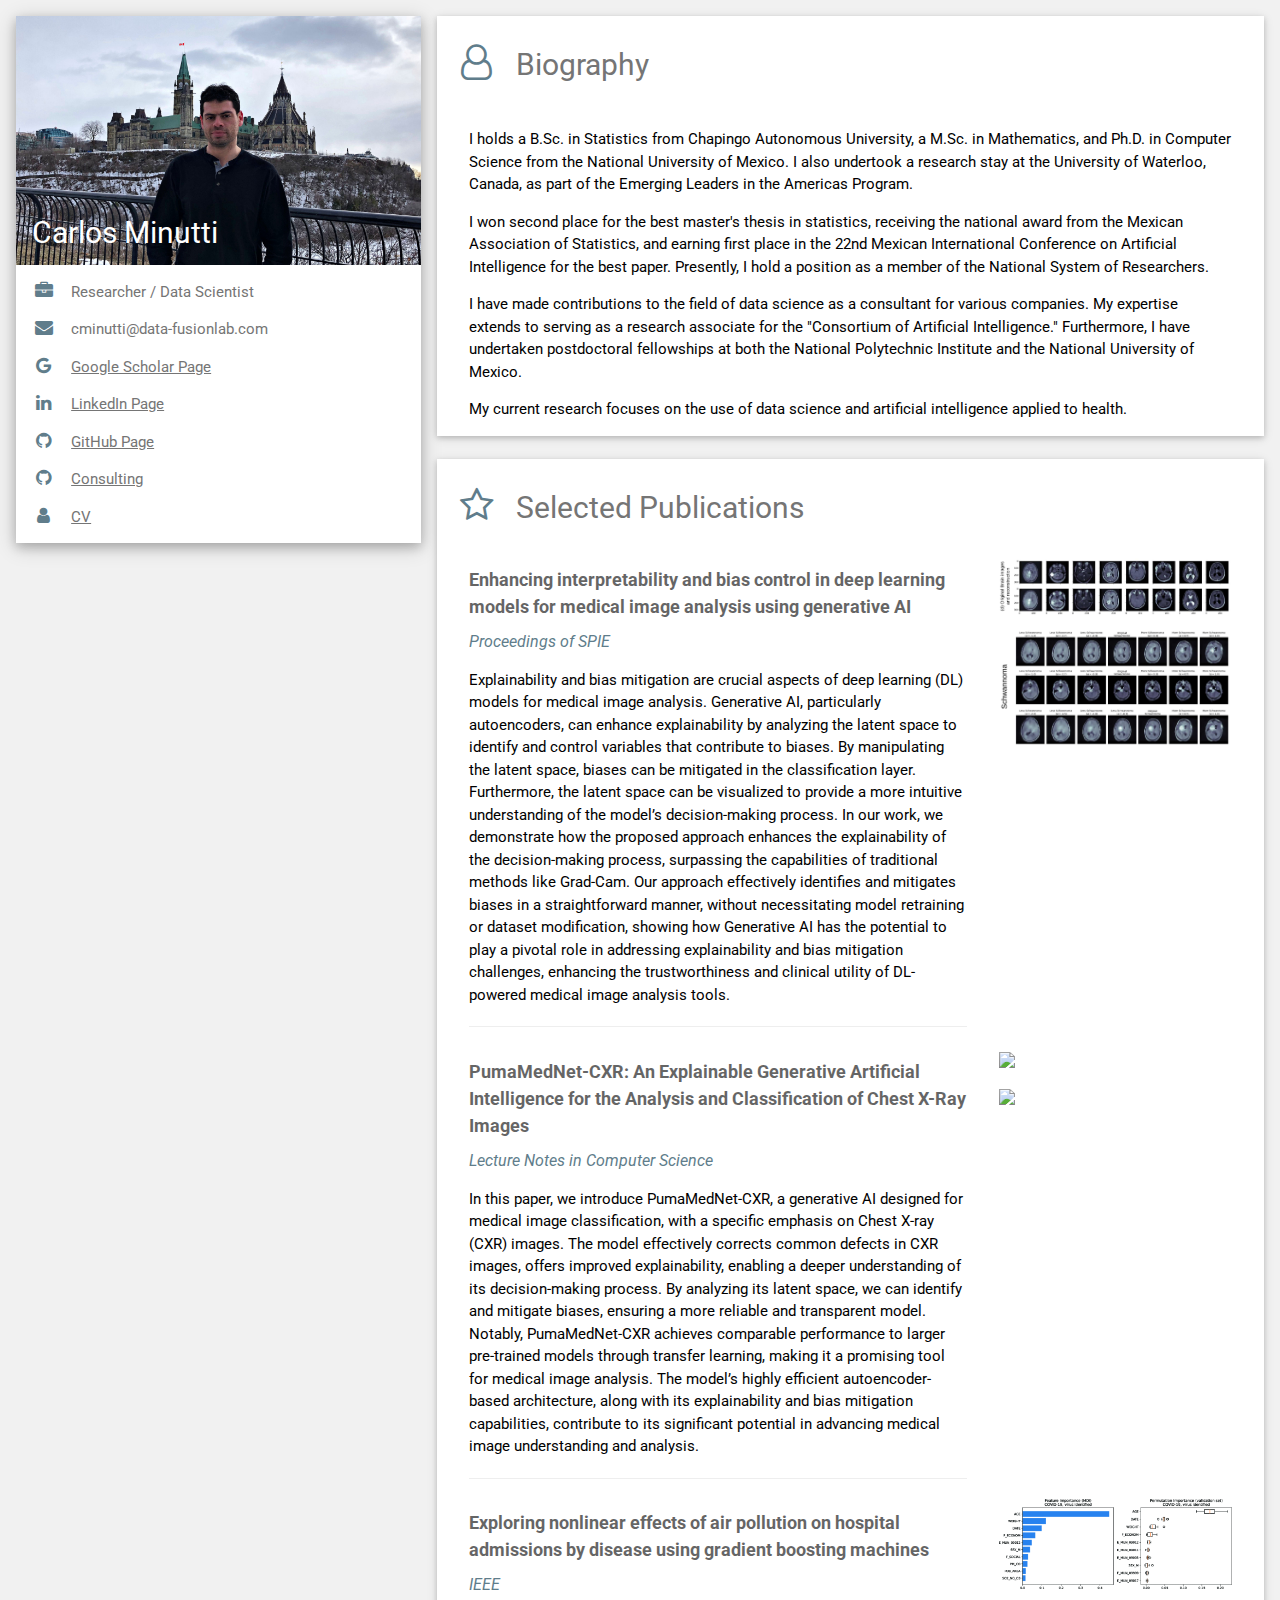
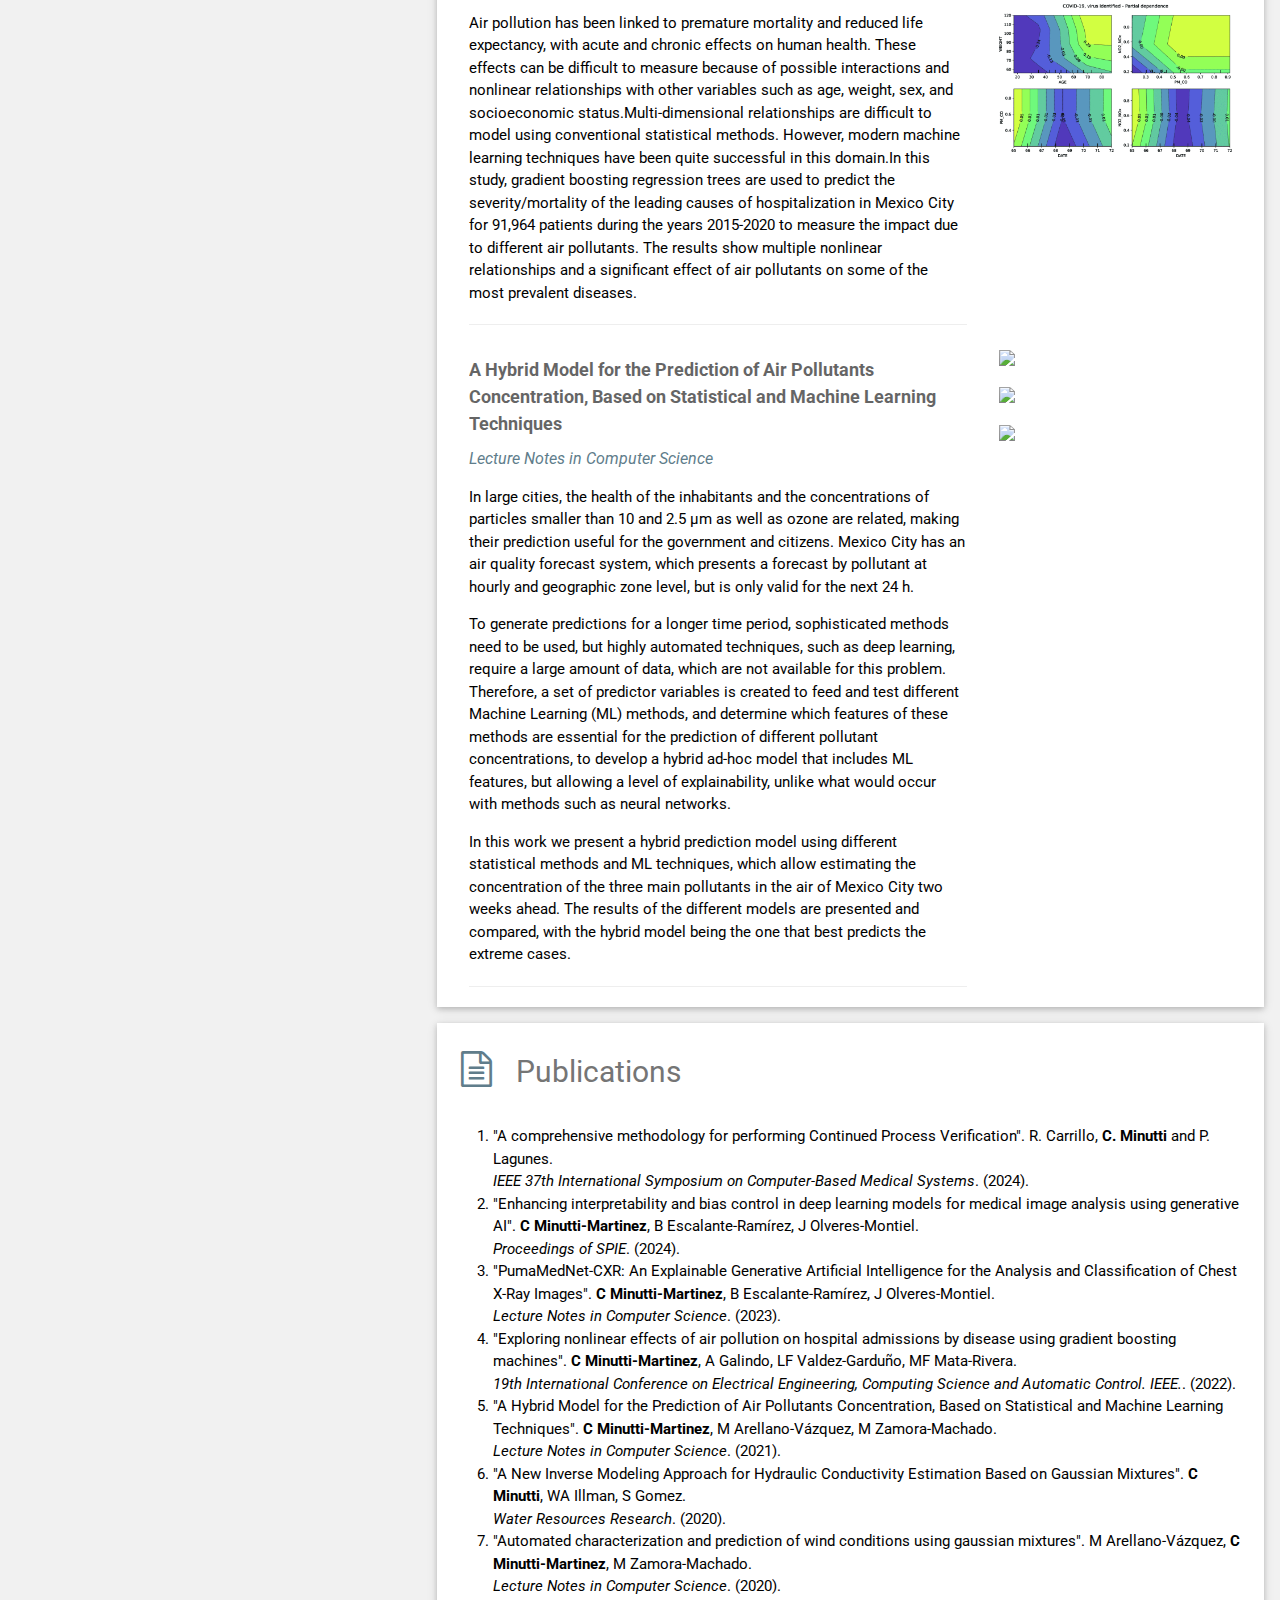
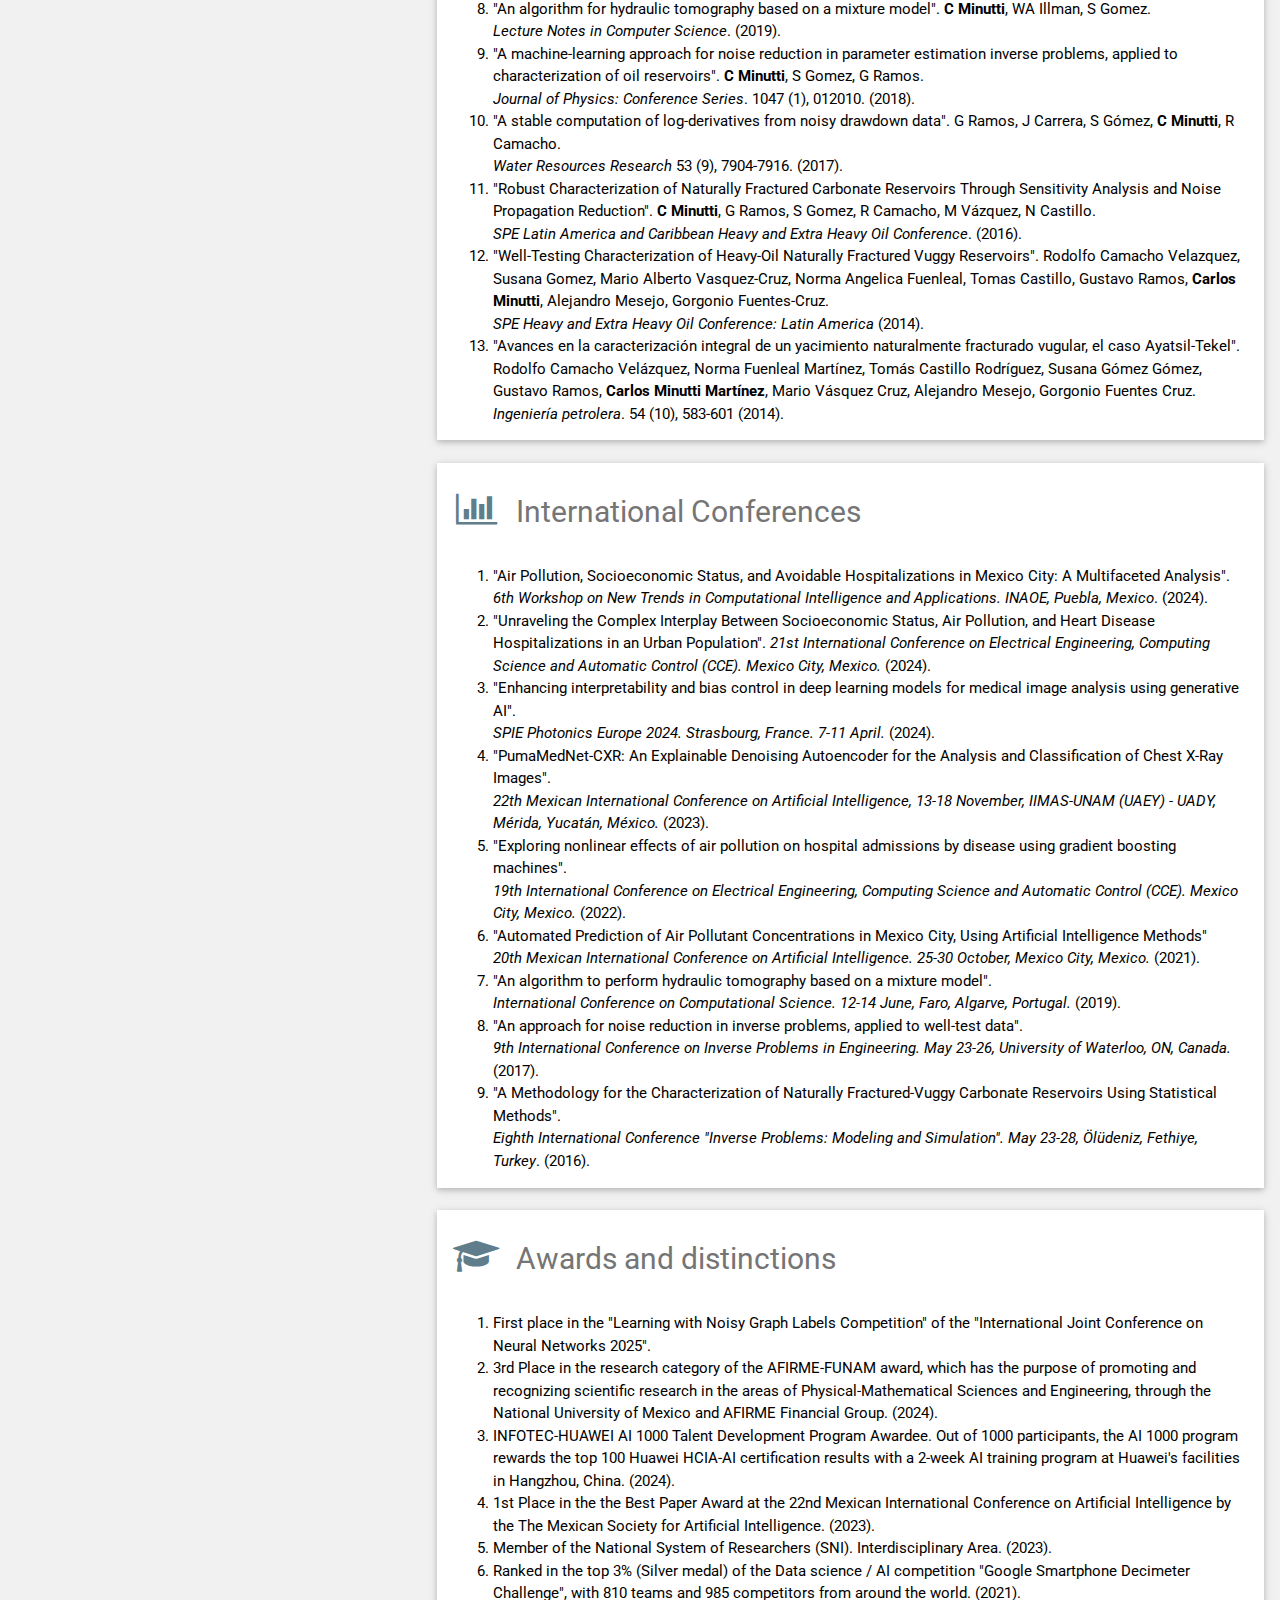
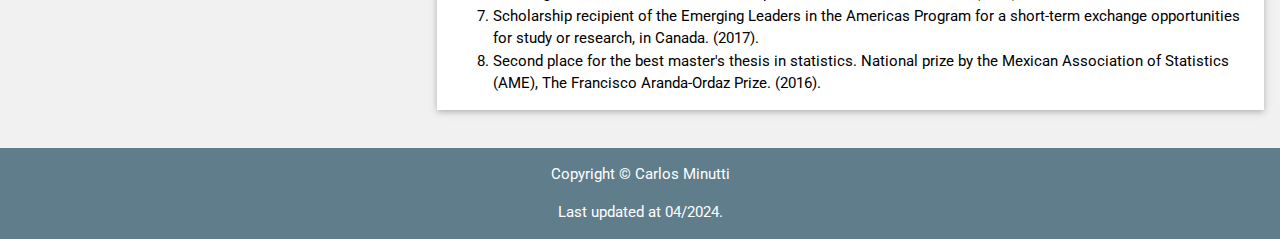
==== commit 53e4a337: "Update index.html" ====
--- a/index.html
+++ b/index.html
@@ -198,14 +198,17 @@
       <div class="w3-container w3-card w3-white">
         <h2 class="w3-text-grey w3-padding-16"><i class="fa fa-graduation-cap fa-fw w3-margin-right w3-xxlarge w3-text-blue-grey"></i>Awards and distinctions</h2>
         <ol>
-          <li>
-           3rd Place in the research category of the AFIRME-FUNAM award, which has the purpose of promoting and recognizing scientific research in the areas of Physical-Mathematical Sciences and Engineering, through the National University of Mexico and AFIRME Financial Group. (2024).
-          </li>
-          <li>
-           INFOTEC-HUAWEI AI 1000 Talent Development Program Awardee. Out of 1000 participants, the AI 1000 program rewards the top 100 Huawei HCIA-AI certification results with a 2-week AI training program at Huawei's facilities in Hangzhou, China. (2024).
+          <li>           
+	   	First place in the "Learning with Noisy Graph Labels Competition" of the "International Joint Conference on Neural Networks 2025".
+          </li>		
+          <li>
+           	3rd Place in the research category of the AFIRME-FUNAM award, which has the purpose of promoting and recognizing scientific research in the areas of Physical-Mathematical Sciences and Engineering, through the National University of Mexico and AFIRME Financial Group. (2024).
+          </li>
+          <li>
+           	INFOTEC-HUAWEI AI 1000 Talent Development Program Awardee. Out of 1000 participants, the AI 1000 program rewards the top 100 Huawei HCIA-AI certification results with a 2-week AI training program at Huawei's facilities in Hangzhou, China. (2024).
           </li>
 	  <li>
-            1st Place in the the Best Paper Award at the 22nd Mexican International Conference on Artificial Intelligence by the The Mexican Society for Artificial Intelligence. (2023).
+            	1st Place in the the Best Paper Award at the 22nd Mexican International Conference on Artificial Intelligence by the The Mexican Society for Artificial Intelligence. (2023).
           </li>
           <li>
 			  Member of the National System of Researchers (SNI). Interdisciplinary Area. (2023).
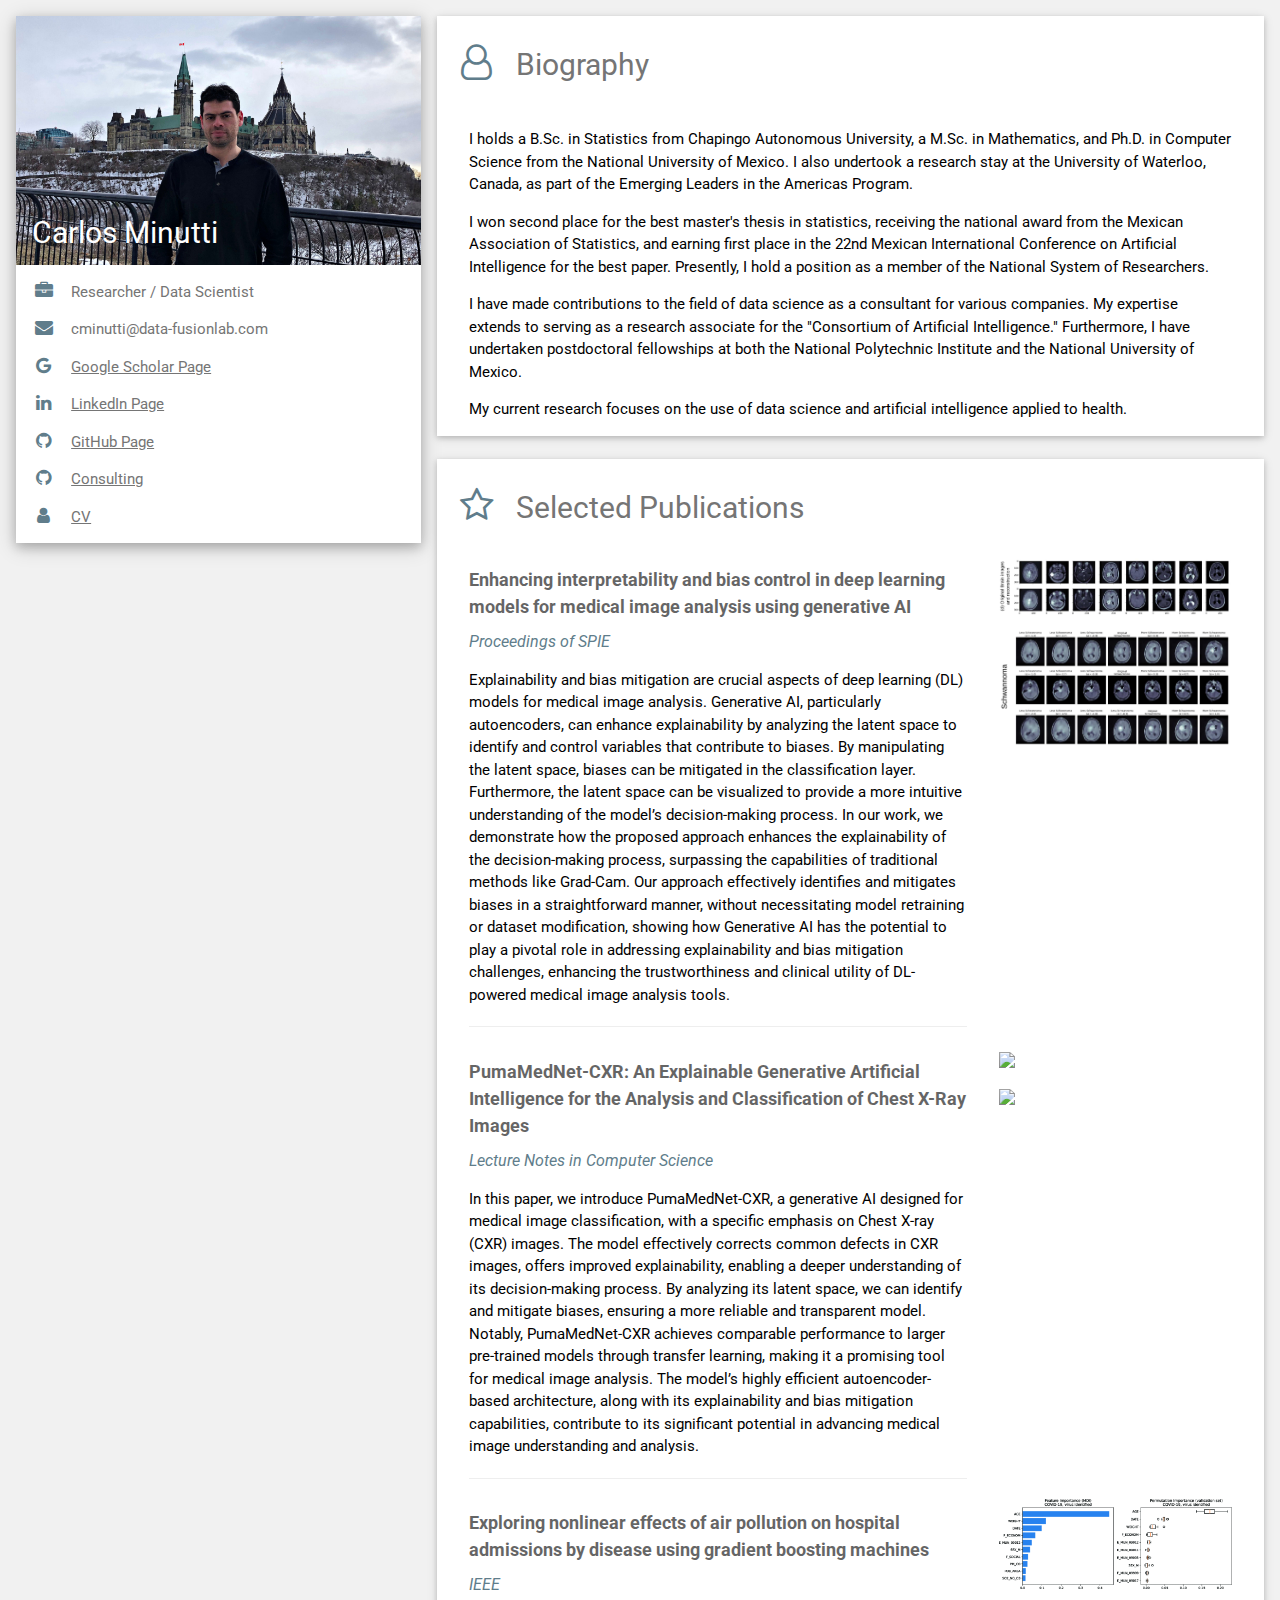
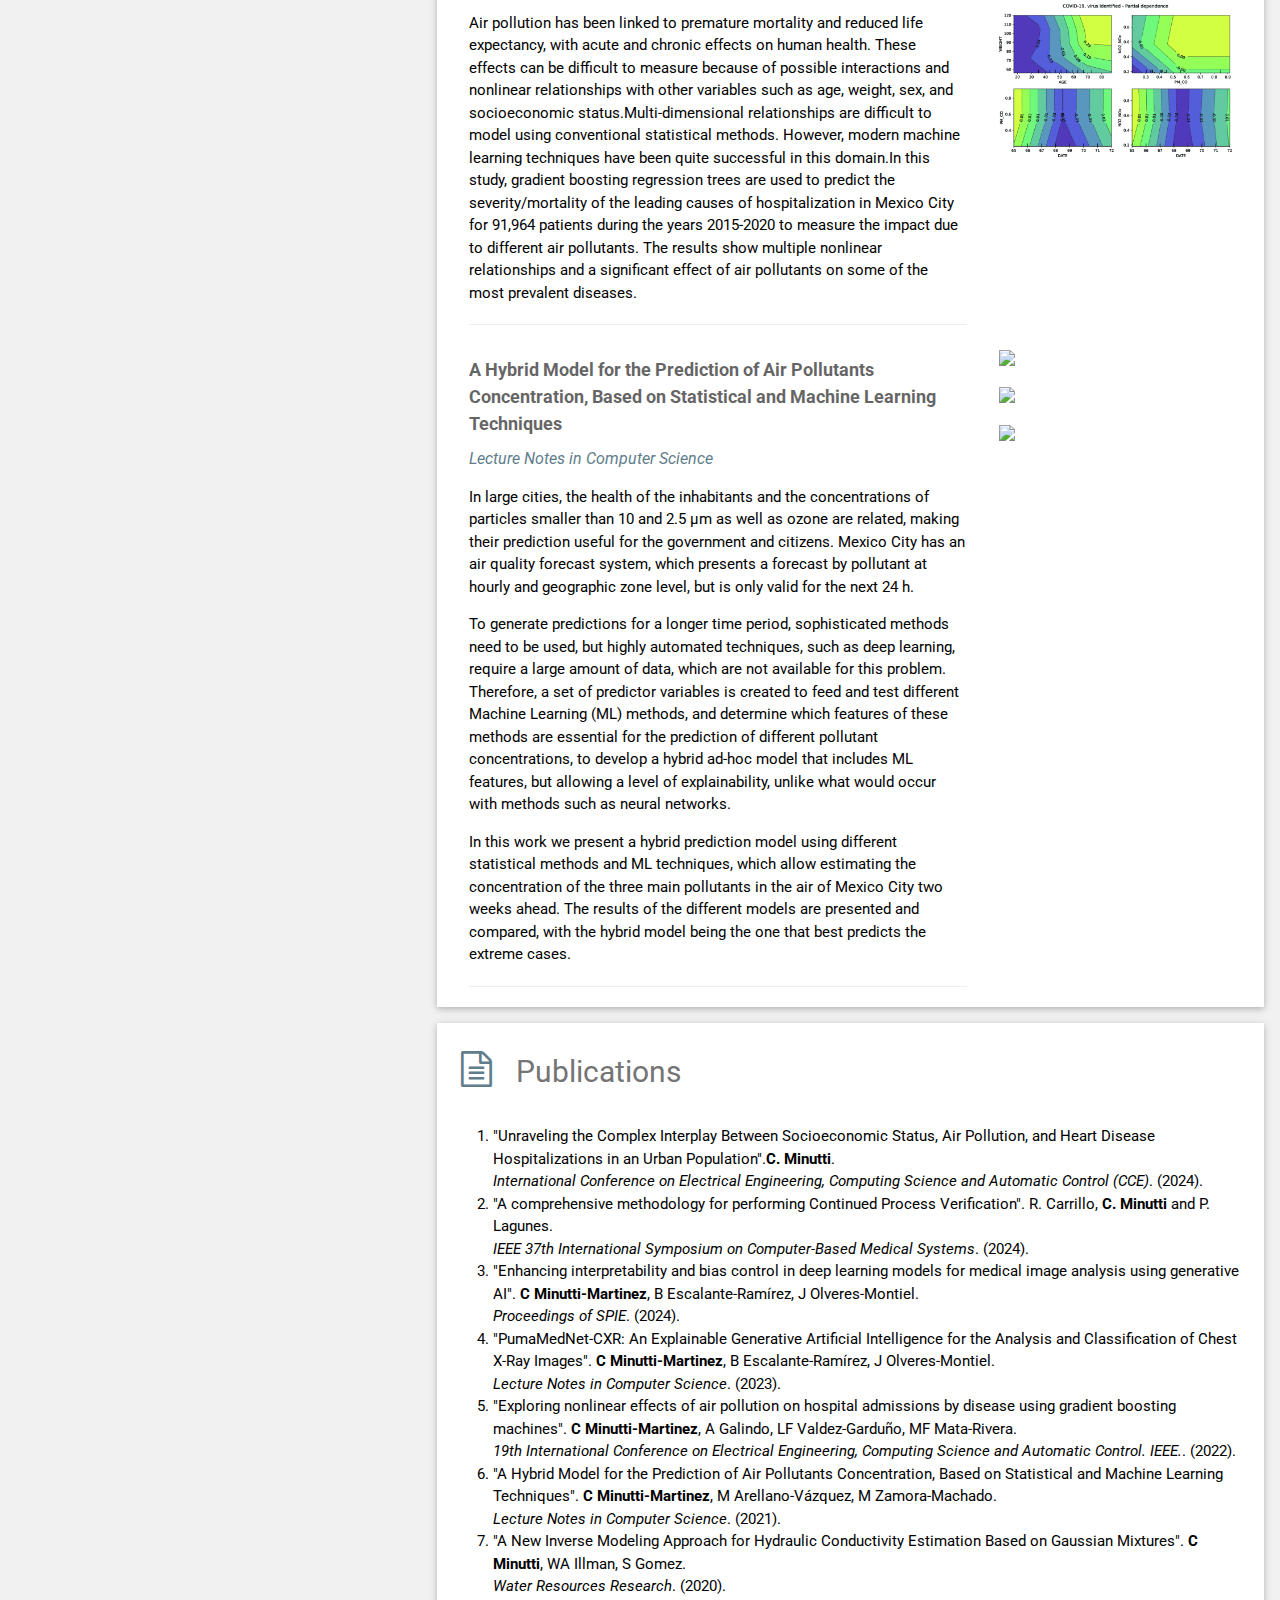
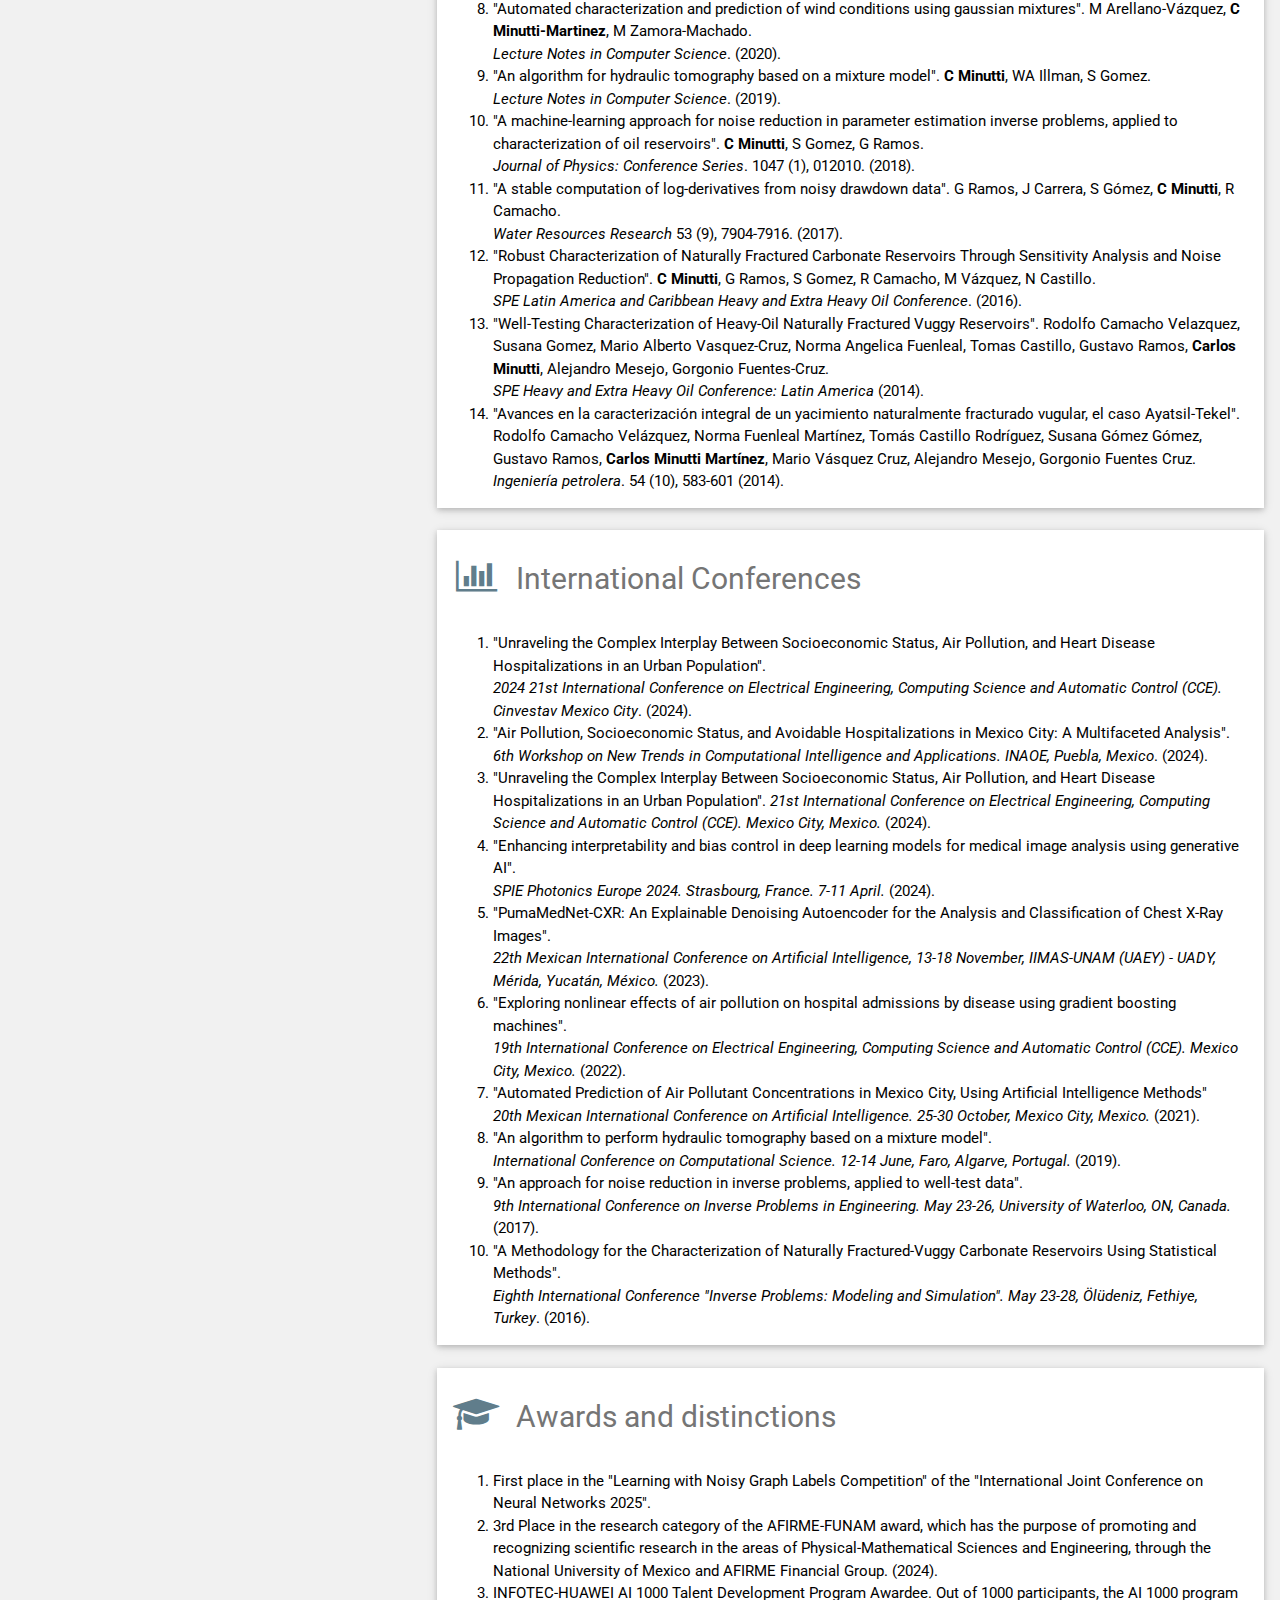
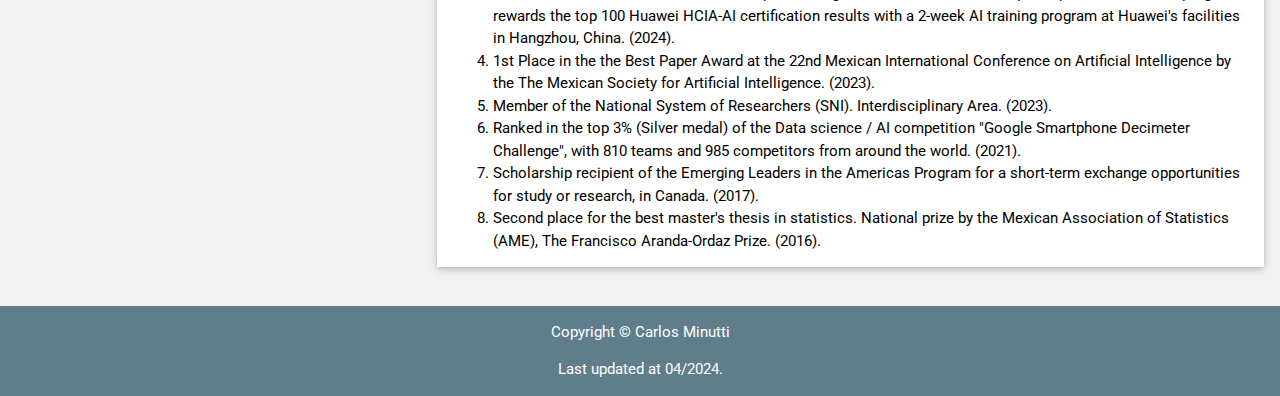
==== commit bb4277ef: "Update index.html" ====
--- a/index.html
+++ b/index.html
@@ -119,6 +119,9 @@
         <h2 class="w3-text-grey w3-padding-16"><i class="fa fa-file-text-o fa-fw w3-margin-right w3-xxlarge w3-text-blue-grey"></i>Publications</h2>
         <ol>
           <li>
+			"Unraveling the Complex Interplay Between Socioeconomic Status, Air Pollution, and Heart Disease Hospitalizations in an Urban Population".<b>C. Minutti</b>. <br><i>International Conference on Electrical Engineering, Computing Science and Automatic Control (CCE)</i>. (2024).
+          </li>				
+          <li>
 			"A comprehensive methodology for performing Continued Process Verification". R. Carrillo, <b>C. Minutti</b> and P. Lagunes. <br><i>IEEE 37th International Symposium on Computer-Based Medical Systems</i>. (2024).
           </li>		
 	  <li>
@@ -164,6 +167,10 @@
       <div class="w3-container w3-card w3-white">
         <h2 class="w3-text-grey w3-padding-16"><i class="fa fa-bar-chart-o fa-fw w3-margin-right w3-xxlarge w3-text-blue-grey"></i>International Conferences</h2>
         <ol>
+          <li>
+            "Unraveling the Complex Interplay Between Socioeconomic Status, Air Pollution, and Heart Disease Hospitalizations in an Urban Population". <br><i>2024 21st International Conference on Electrical Engineering, Computing Science and Automatic Control (CCE). Cinvestav
+Mexico City</i>. (2024).
+          </li>				
           <li>
             "Air Pollution, Socioeconomic Status, and Avoidable Hospitalizations in Mexico City: A Multifaceted Analysis". <br><i>6th Workshop on New Trends in Computational Intelligence and Applications. INAOE, Puebla, Mexico</i>. (2024).
           </li>		
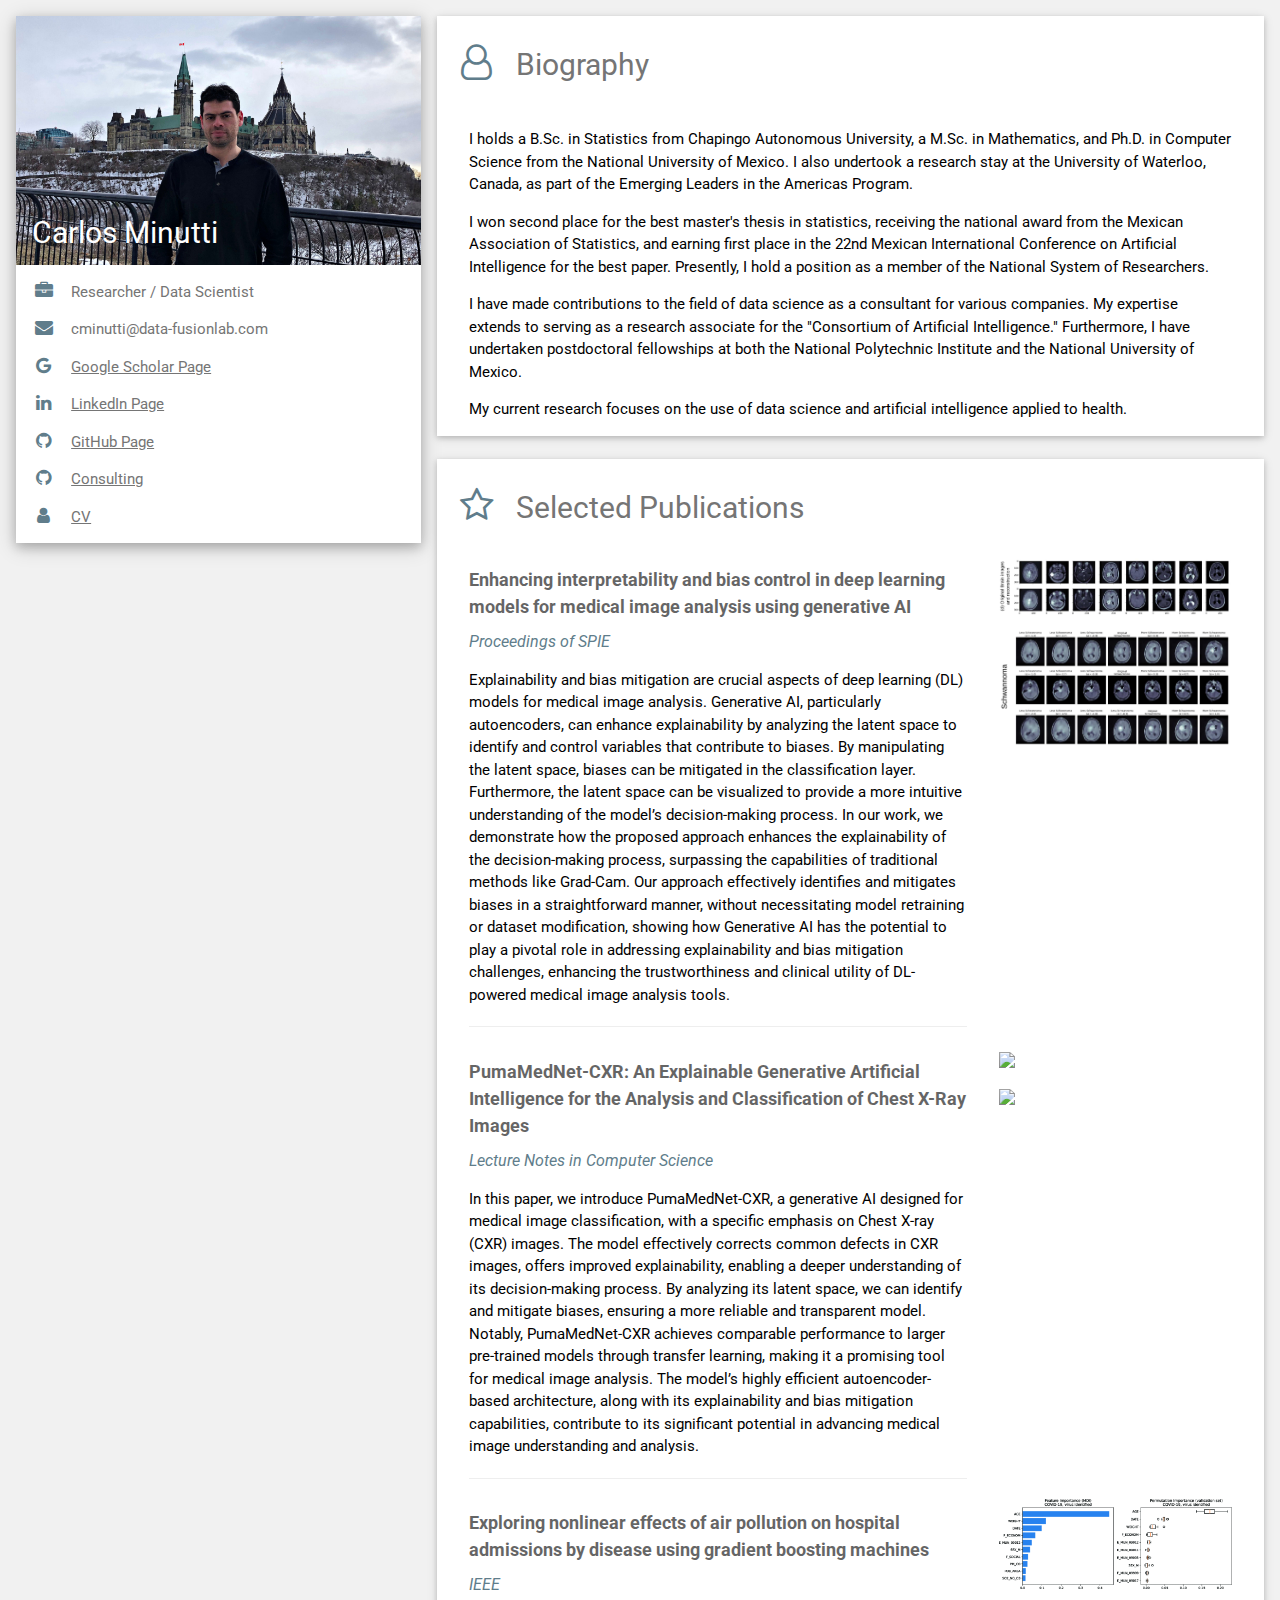
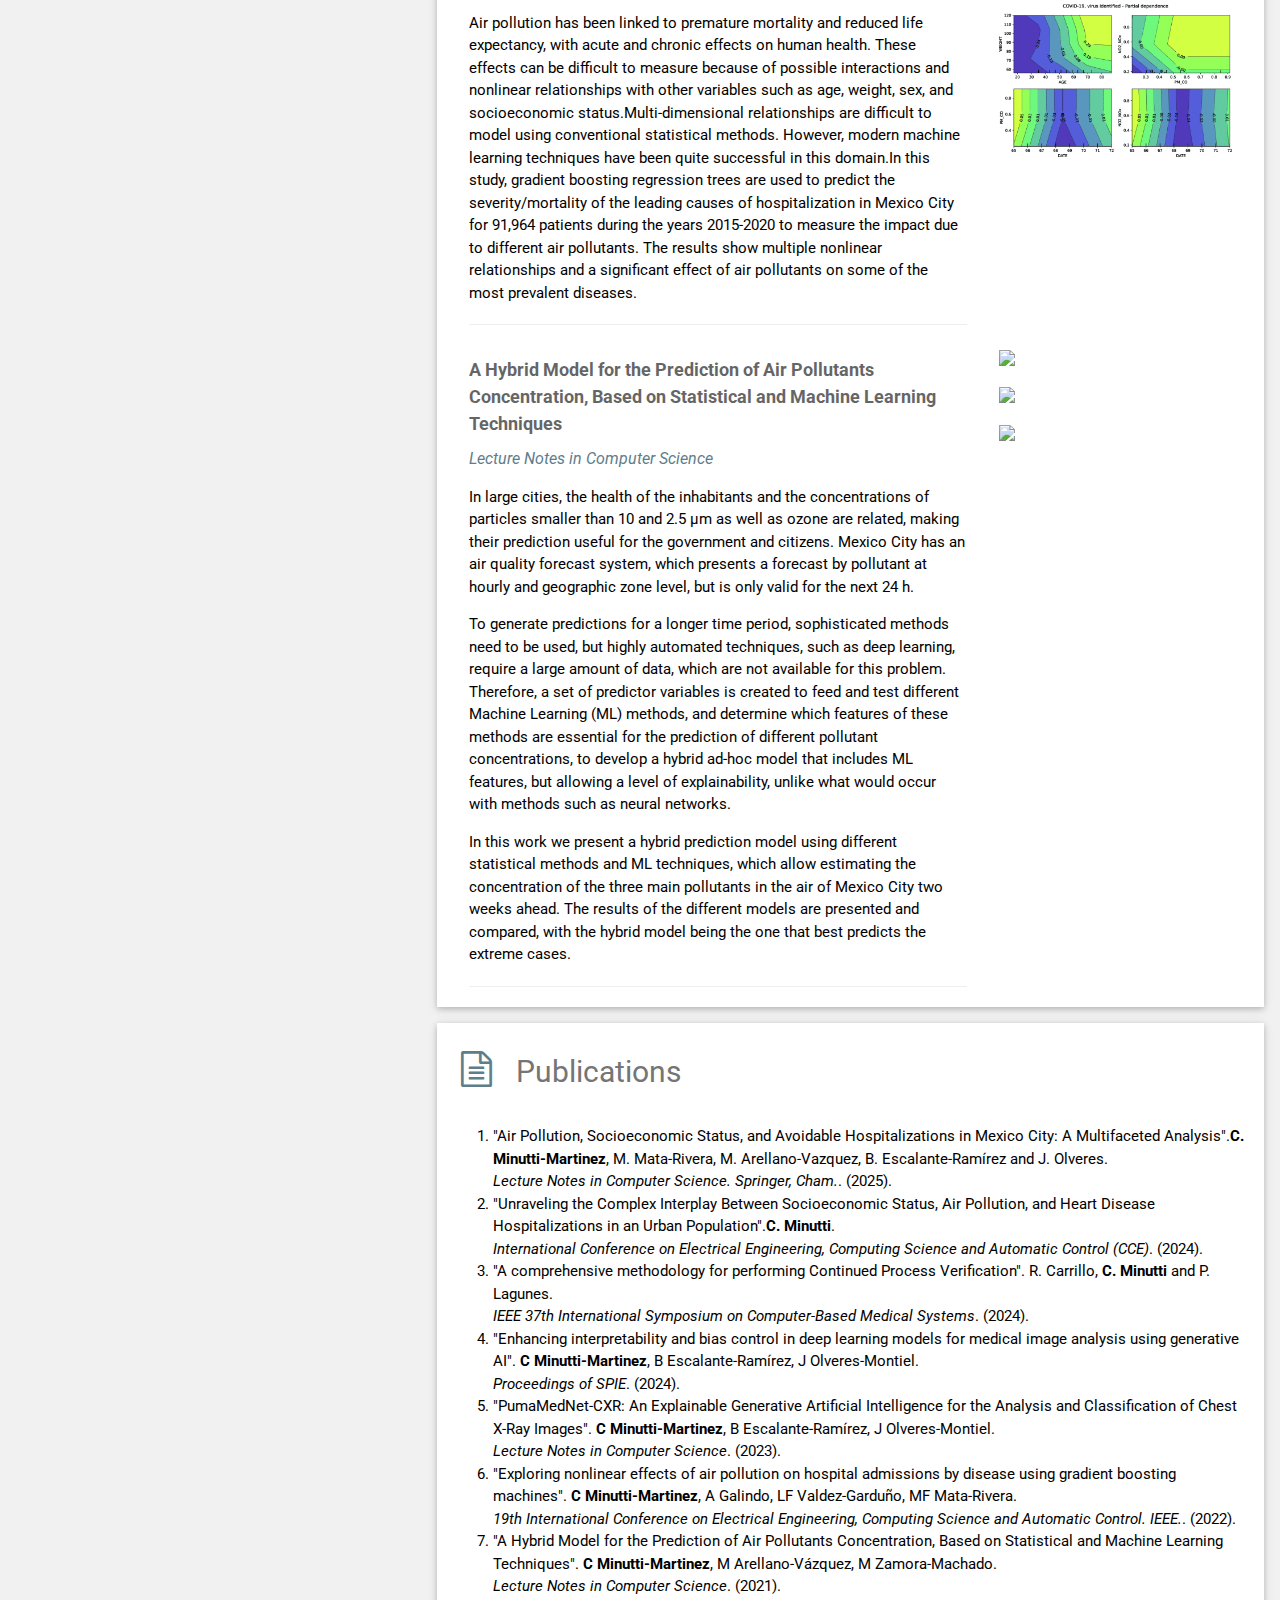
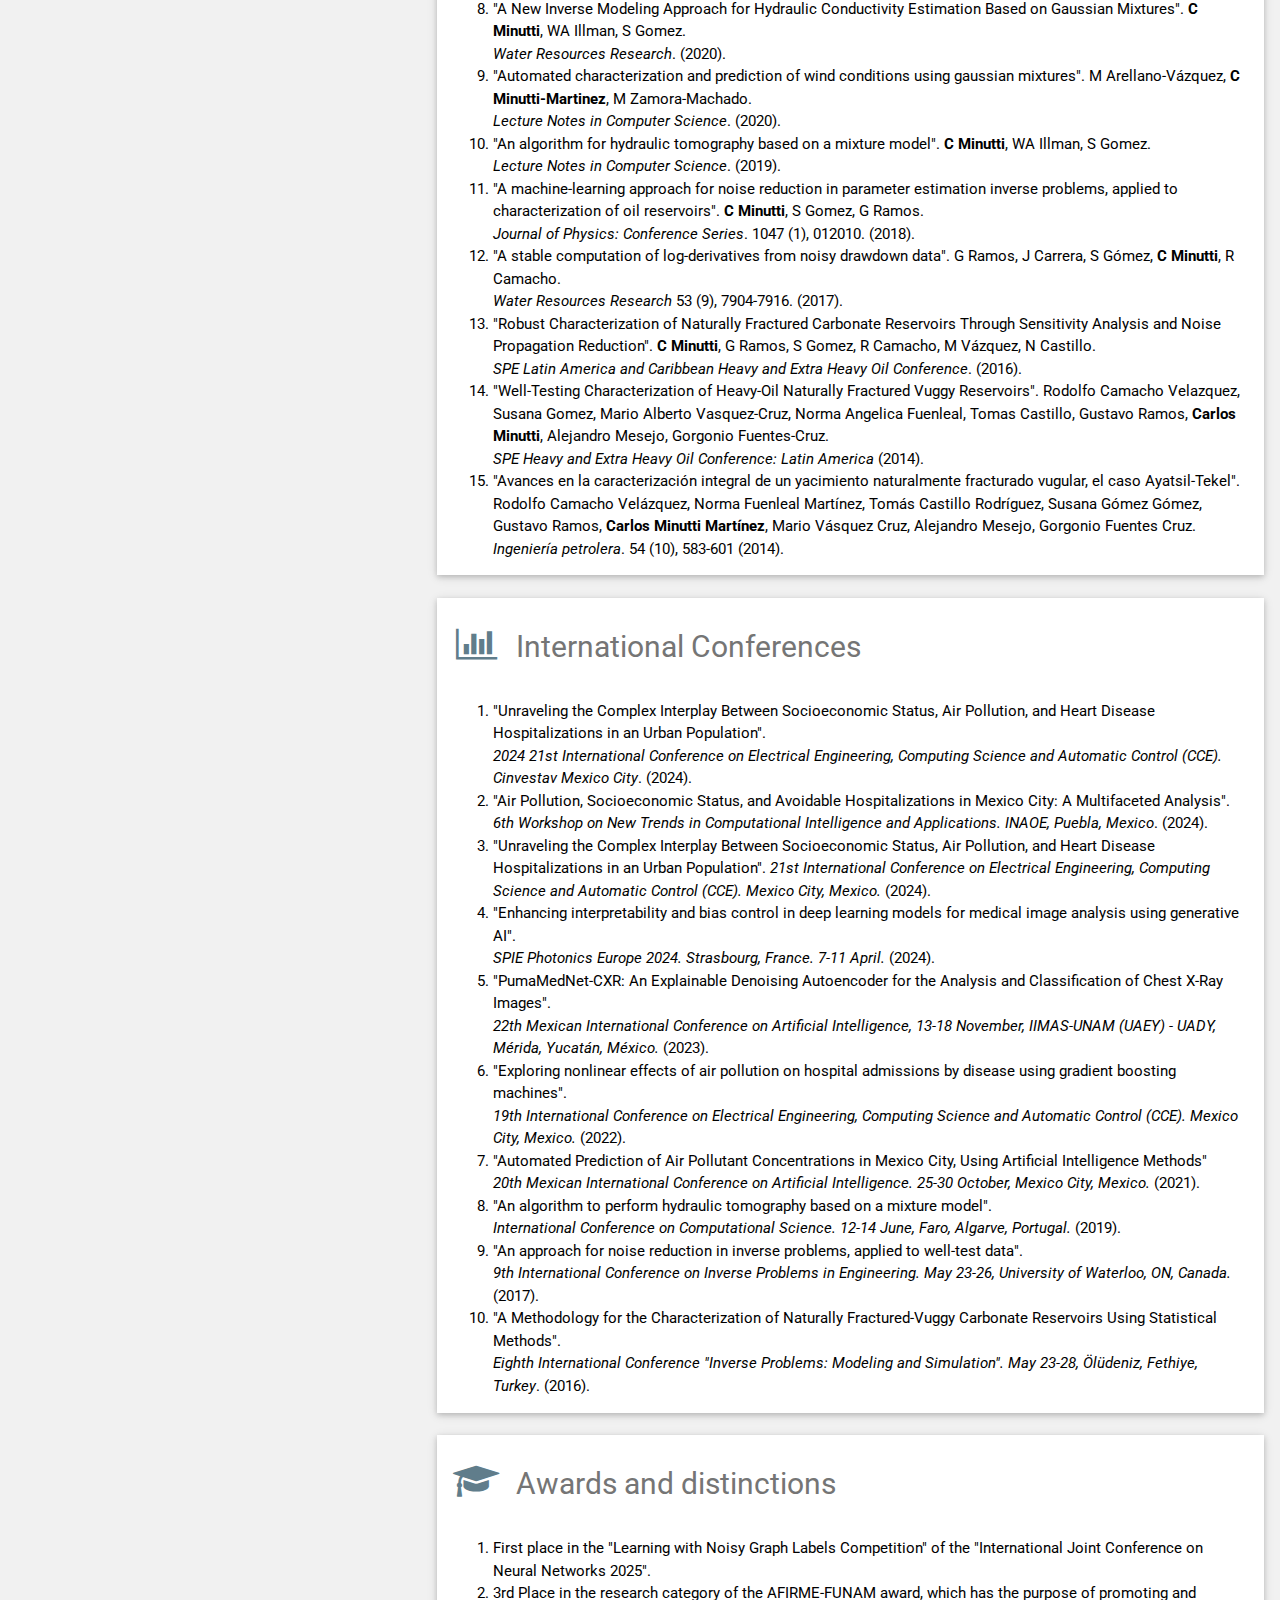
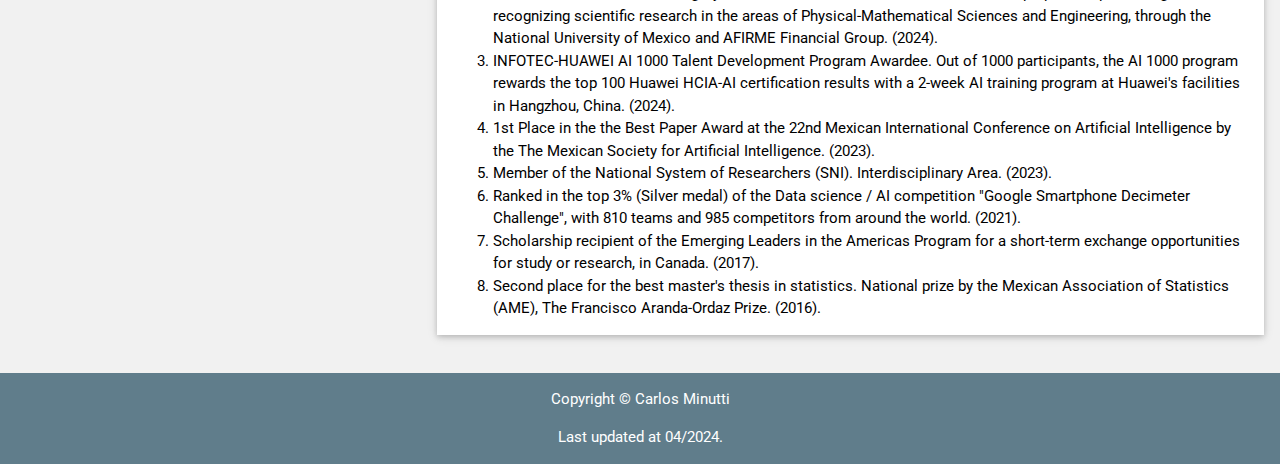
==== commit 2db4e39c: "Update index.html" ====
--- a/index.html
+++ b/index.html
@@ -119,6 +119,9 @@
         <h2 class="w3-text-grey w3-padding-16"><i class="fa fa-file-text-o fa-fw w3-margin-right w3-xxlarge w3-text-blue-grey"></i>Publications</h2>
         <ol>
           <li>
+			"Air Pollution, Socioeconomic Status, and Avoidable Hospitalizations in Mexico City: A Multifaceted Analysis".<b>C. Minutti-Martinez</b>, M. Mata-Rivera, M. Arellano-Vazquez, B. Escalante-Ramírez and J. Olveres. <br><i>Lecture Notes in Computer Science. Springer, Cham.</i>. (2025).
+          </li>				
+          <li>
 			"Unraveling the Complex Interplay Between Socioeconomic Status, Air Pollution, and Heart Disease Hospitalizations in an Urban Population".<b>C. Minutti</b>. <br><i>International Conference on Electrical Engineering, Computing Science and Automatic Control (CCE)</i>. (2024).
           </li>				
           <li>
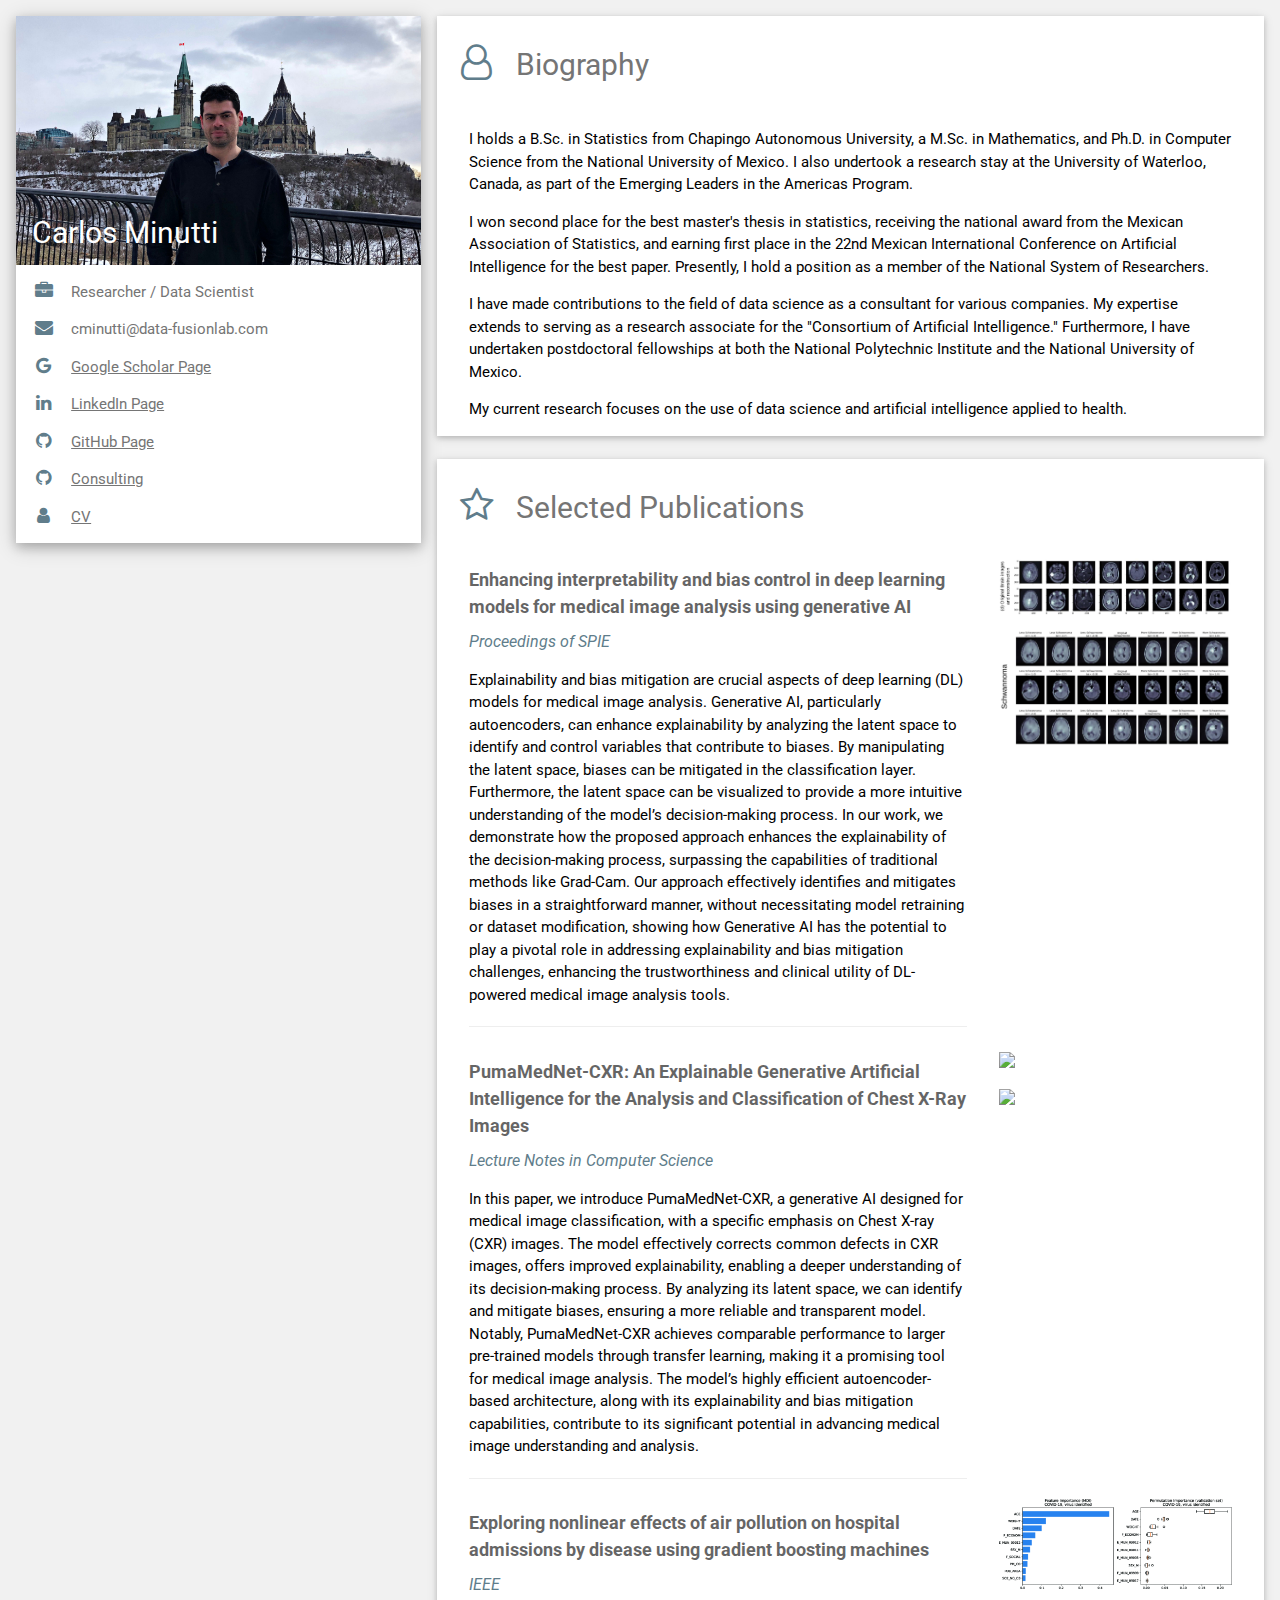
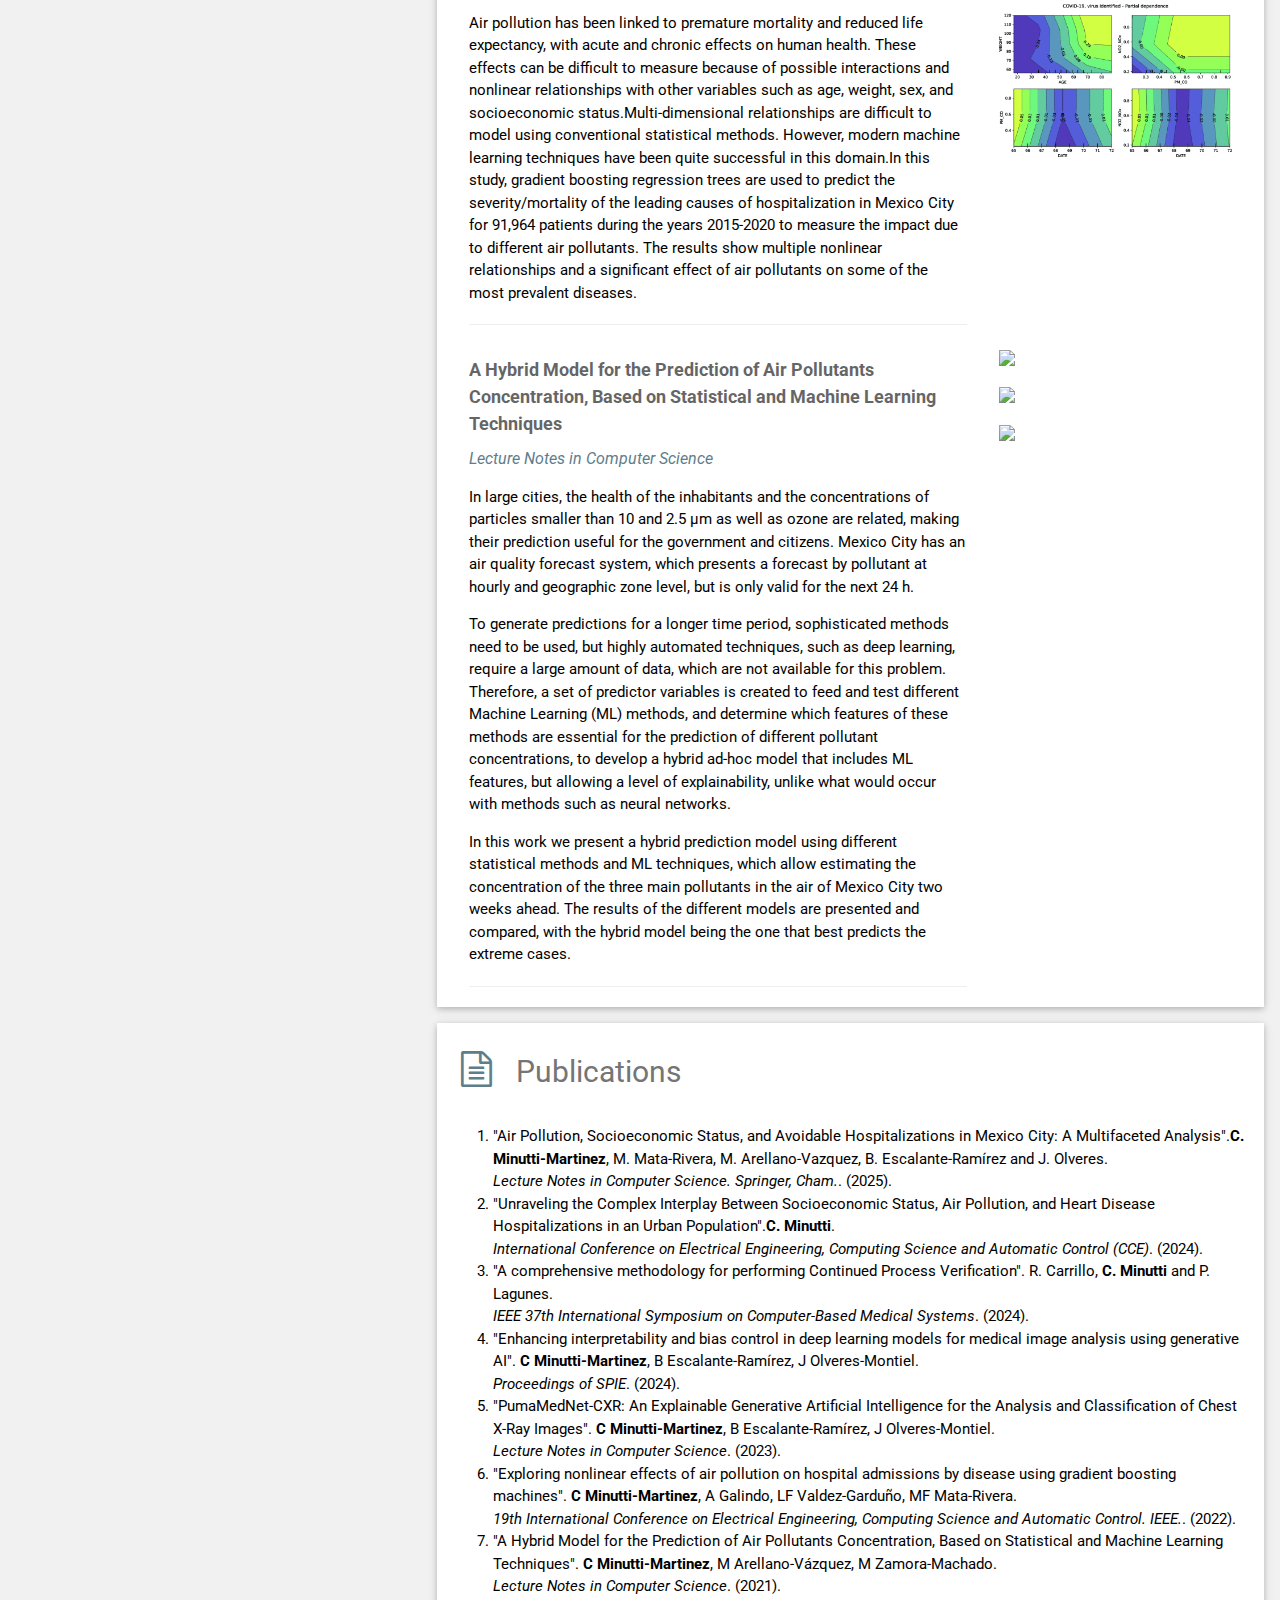
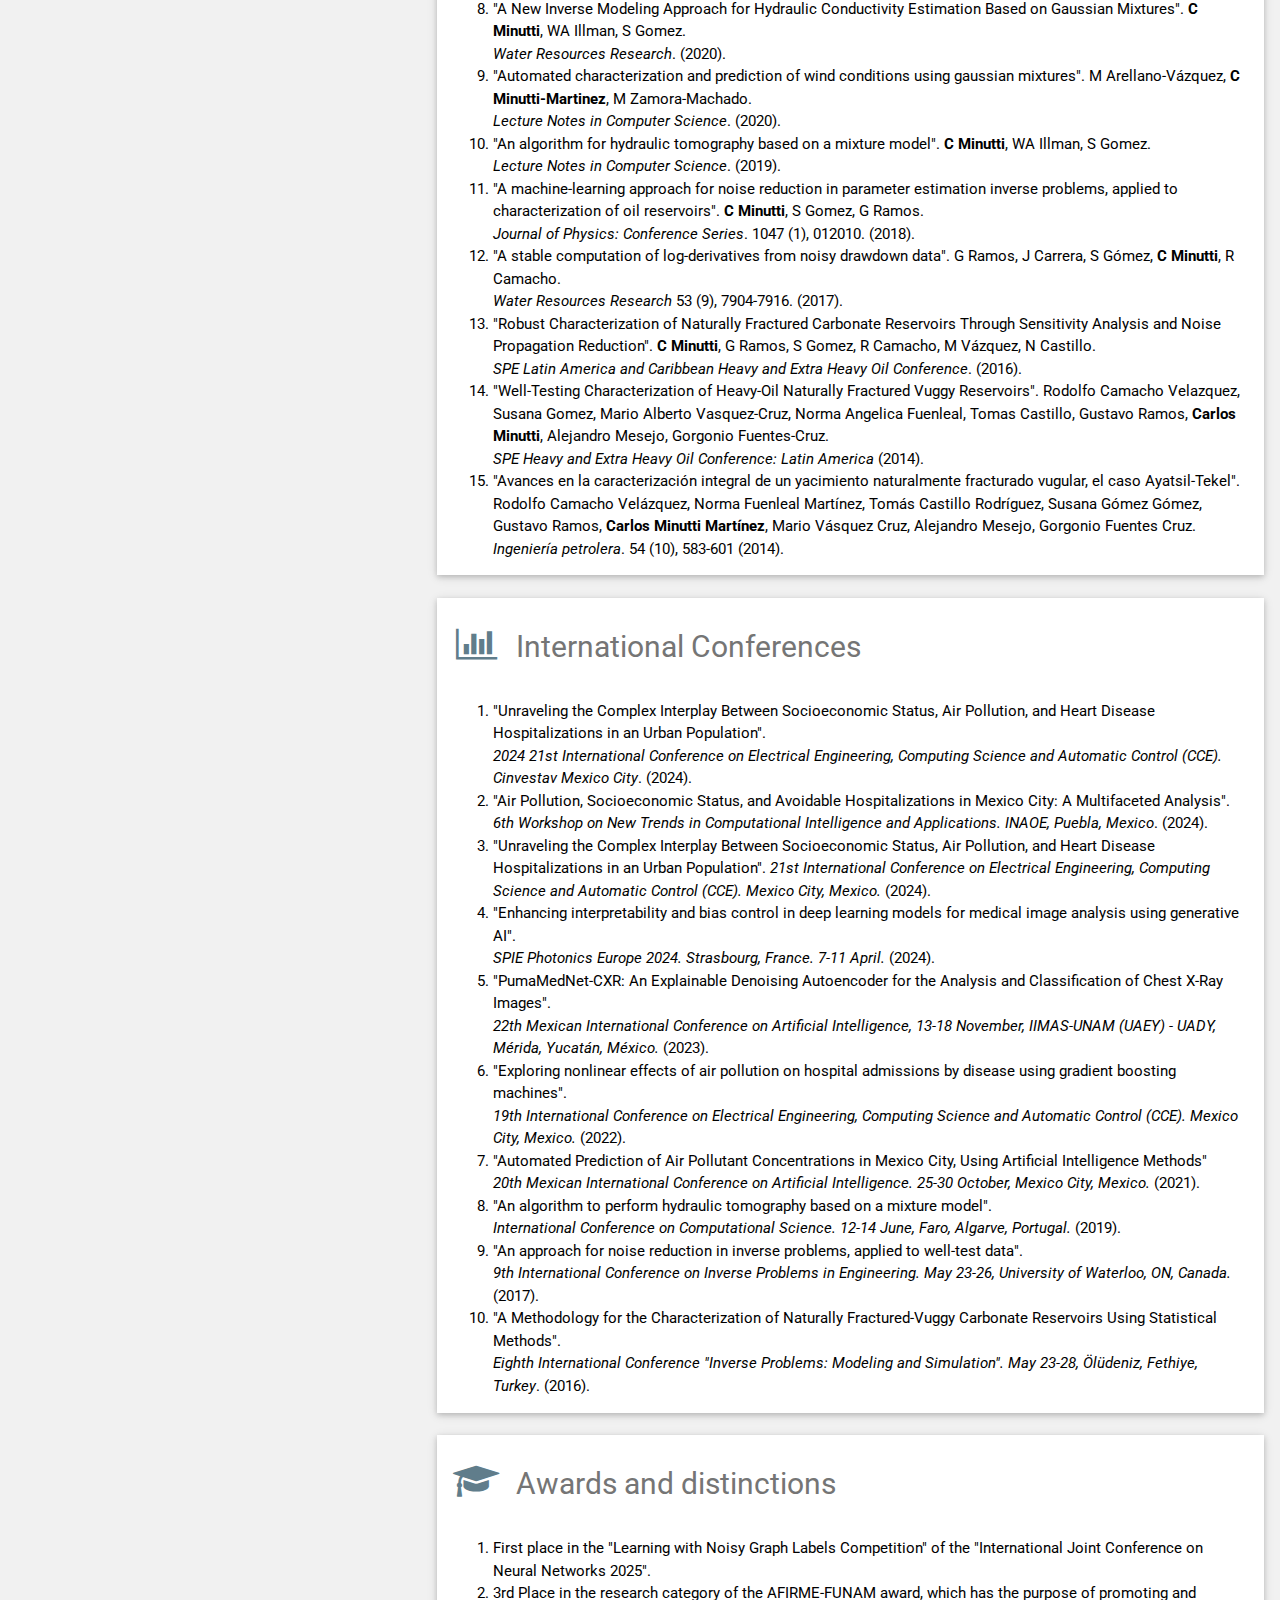
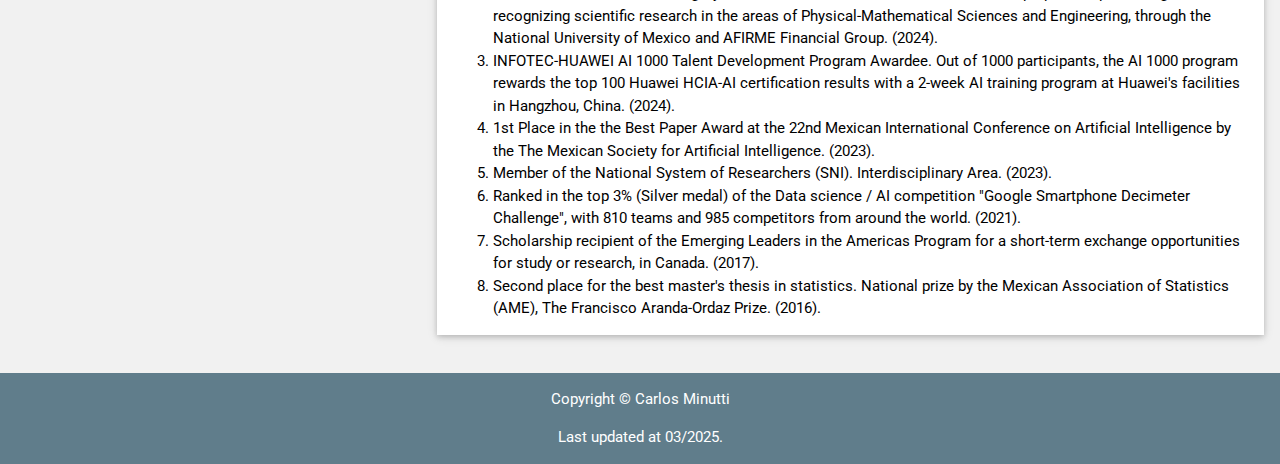
==== commit 94cdd87d: "Update index.html" ====
--- a/index.html
+++ b/index.html
@@ -248,7 +248,7 @@
 <!-- Footer. This section contains an ad for W3Schools Spaces. You can leave it to support us. -->
 <footer class="w3-container w3-blue-gray w3-center w3-margin-top">
   <p>Copyright © Carlos Minutti</p>
-  <p>Last updated at 04/2024.</p>
+  <p>Last updated at 03/2025.</p>
  </footer>
 
 </body>
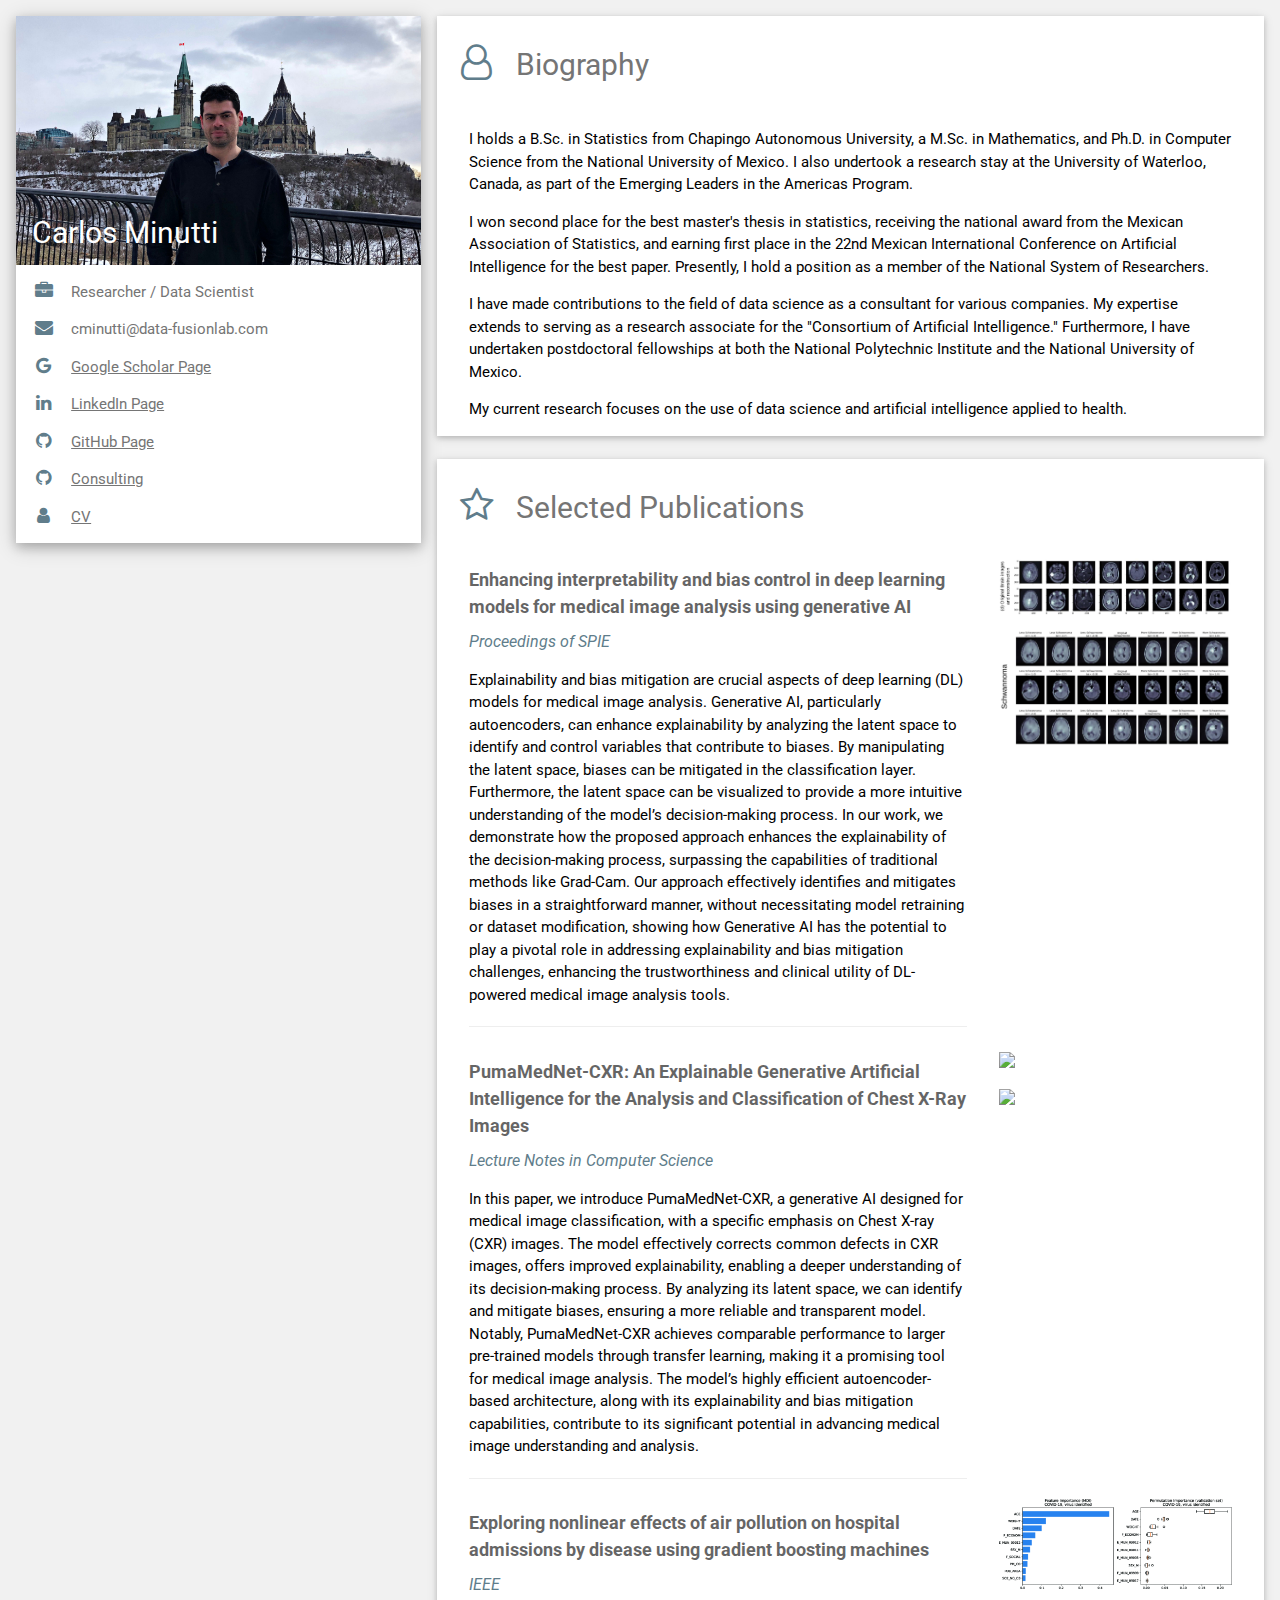
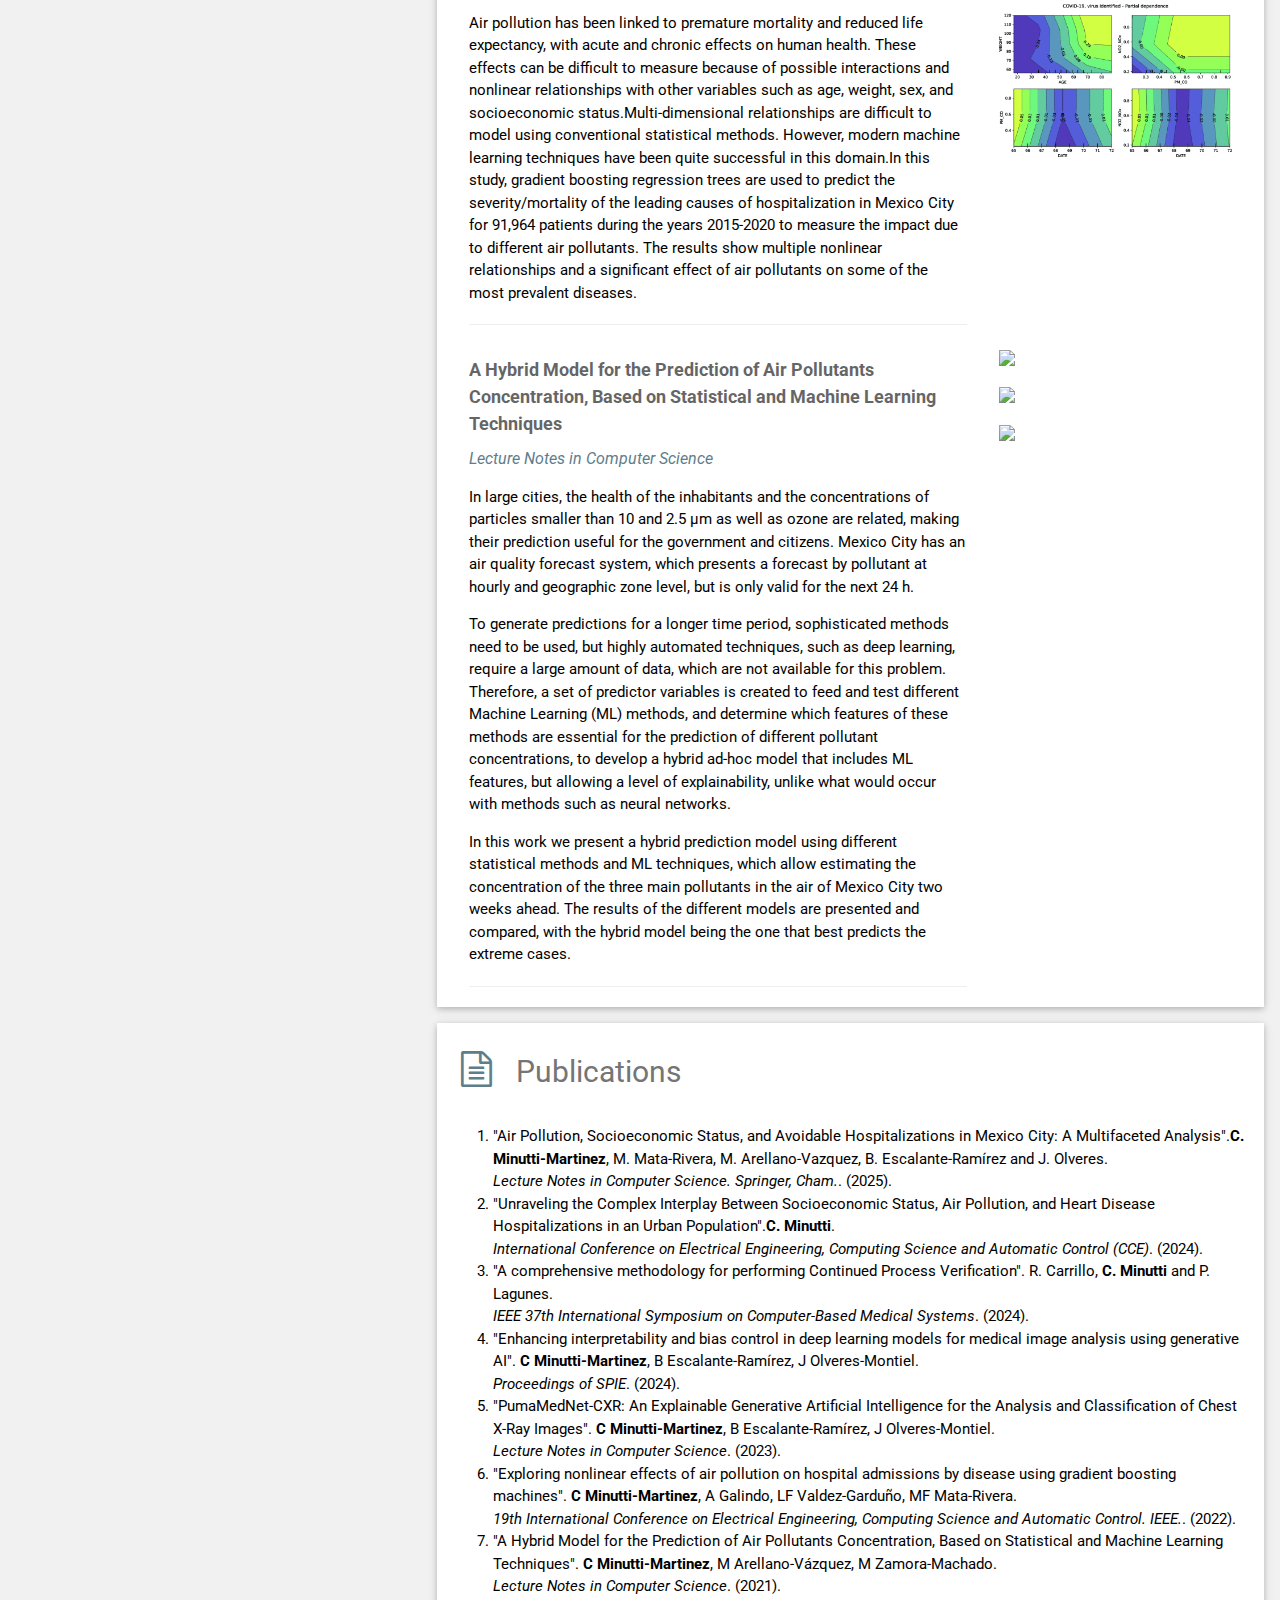
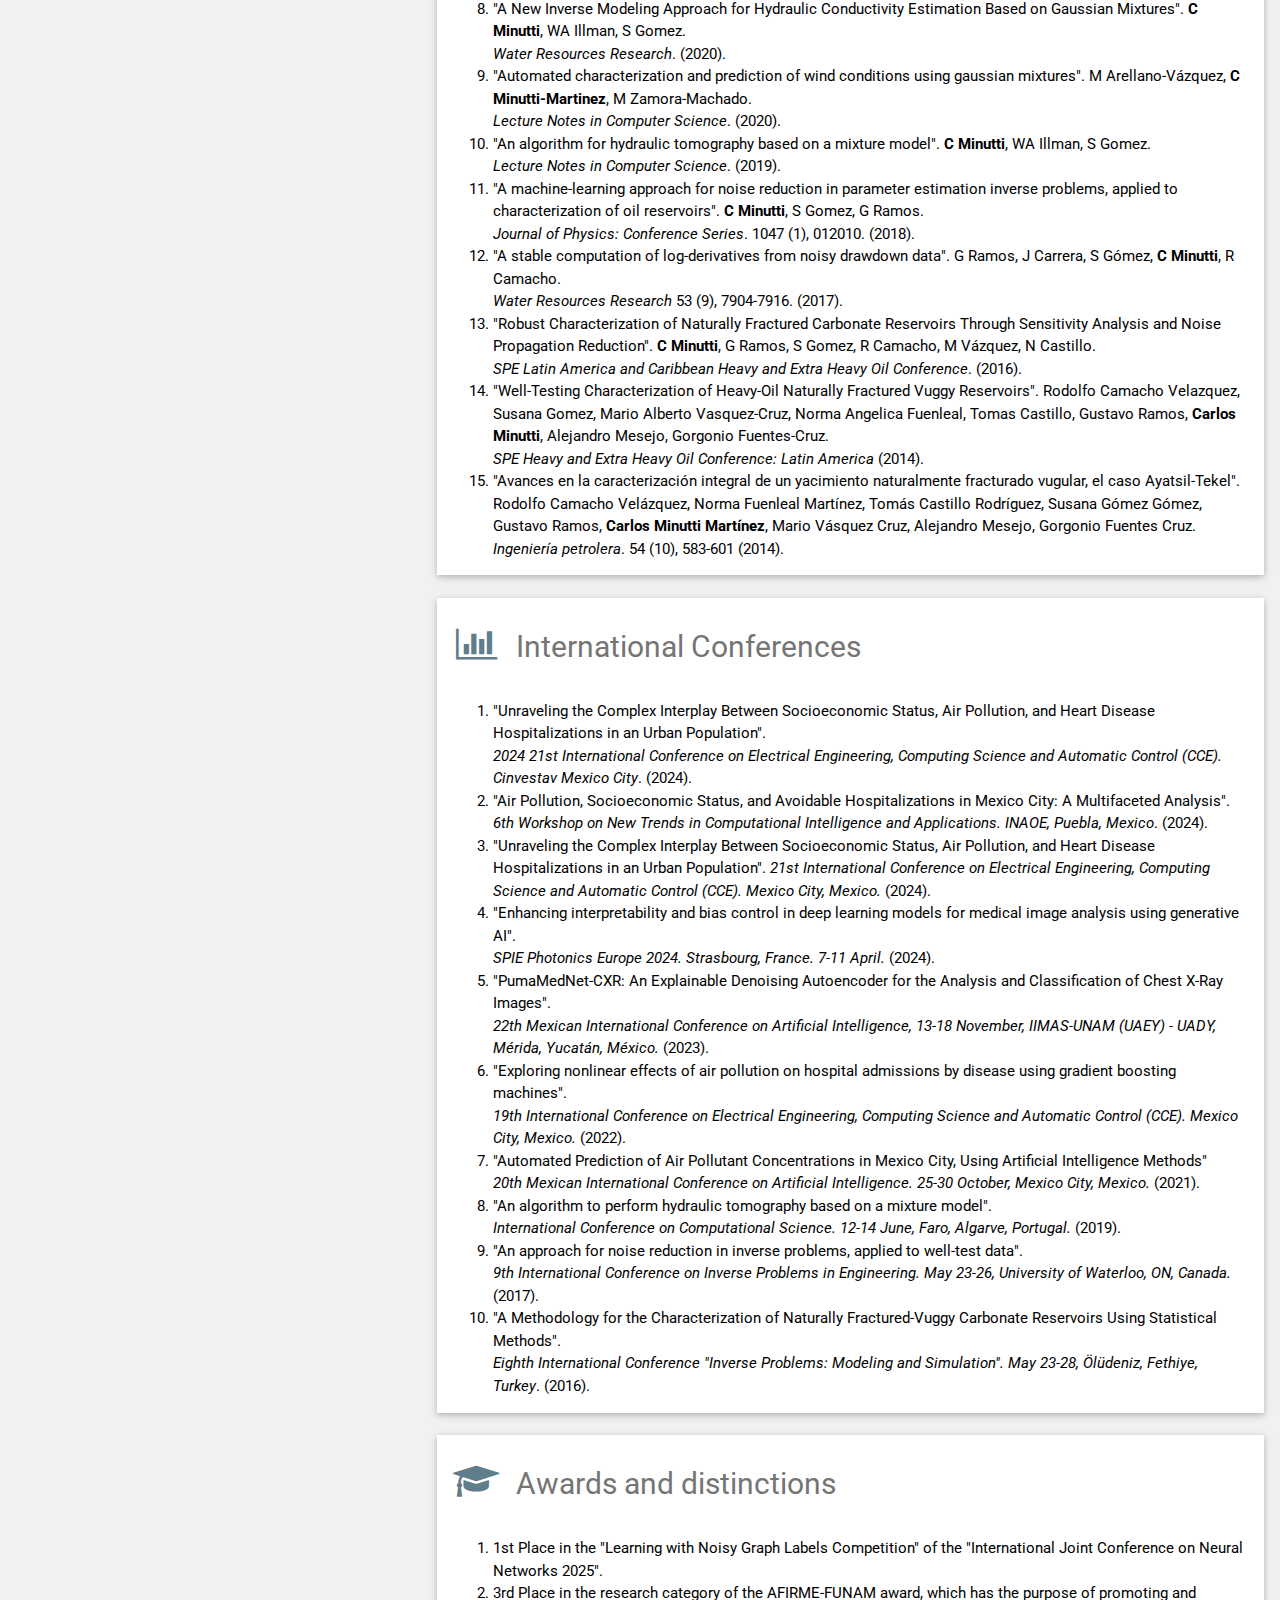
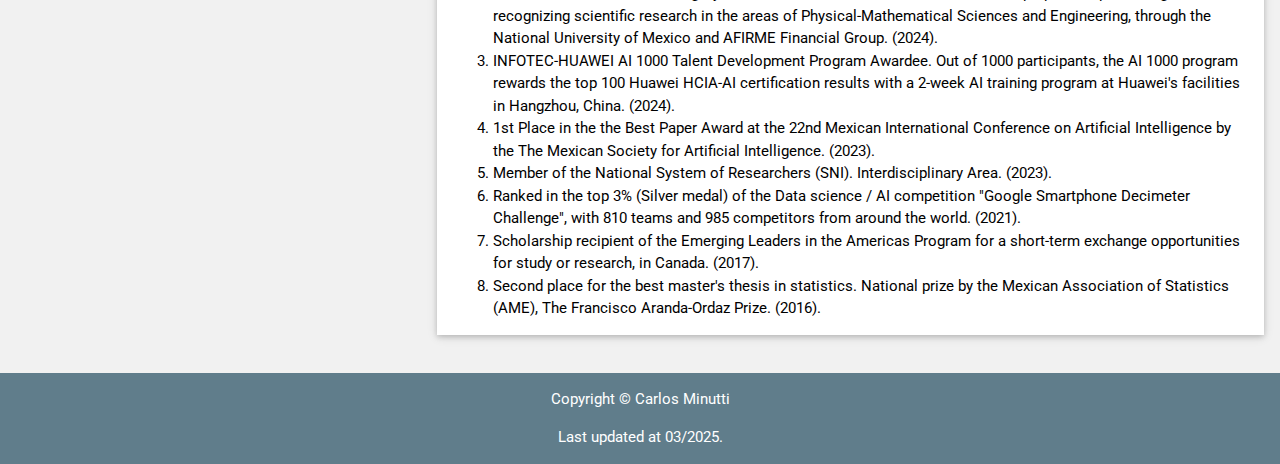
==== commit 18231852: "Update index.html" ====
--- a/index.html
+++ b/index.html
@@ -209,7 +209,7 @@
         <h2 class="w3-text-grey w3-padding-16"><i class="fa fa-graduation-cap fa-fw w3-margin-right w3-xxlarge w3-text-blue-grey"></i>Awards and distinctions</h2>
         <ol>
           <li>           
-	   	First place in the "Learning with Noisy Graph Labels Competition" of the "International Joint Conference on Neural Networks 2025".
+	   	1st Place in the "Learning with Noisy Graph Labels Competition" of the "International Joint Conference on Neural Networks 2025".
           </li>		
           <li>
            	3rd Place in the research category of the AFIRME-FUNAM award, which has the purpose of promoting and recognizing scientific research in the areas of Physical-Mathematical Sciences and Engineering, through the National University of Mexico and AFIRME Financial Group. (2024).
